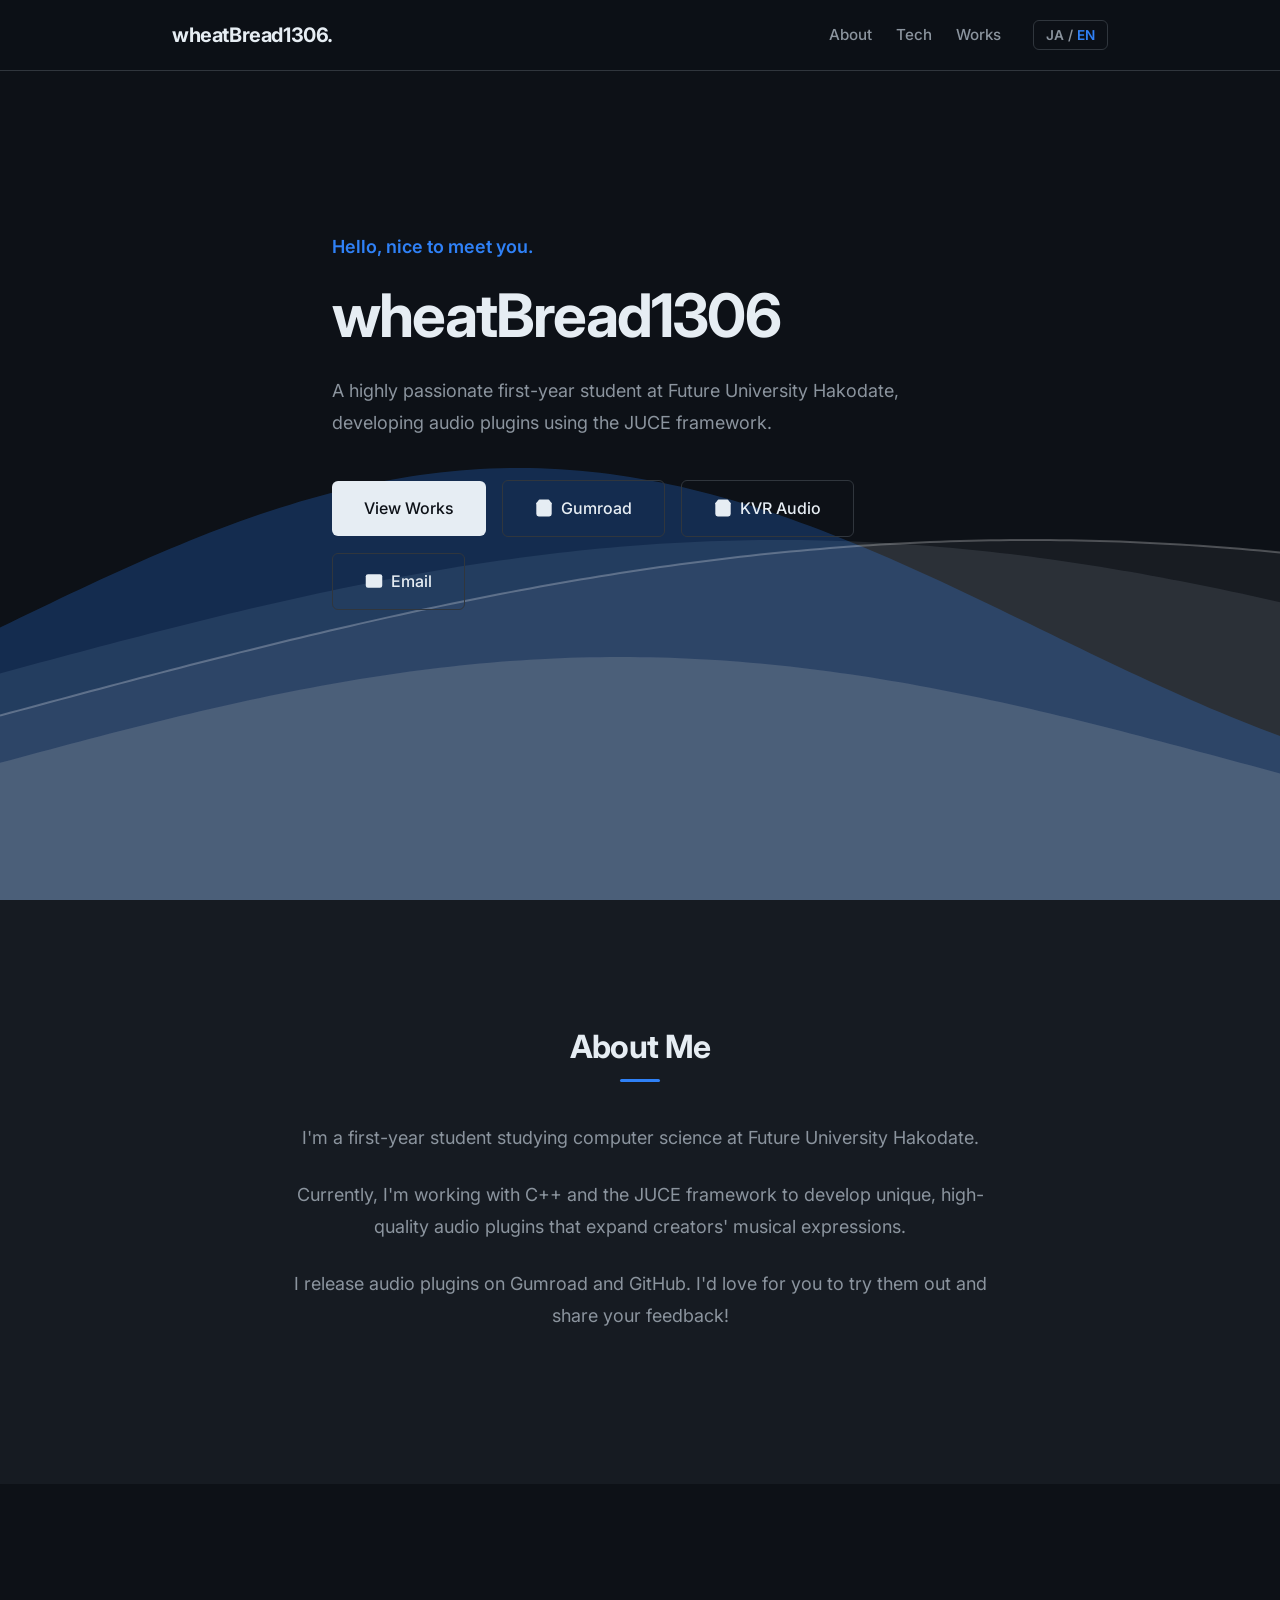
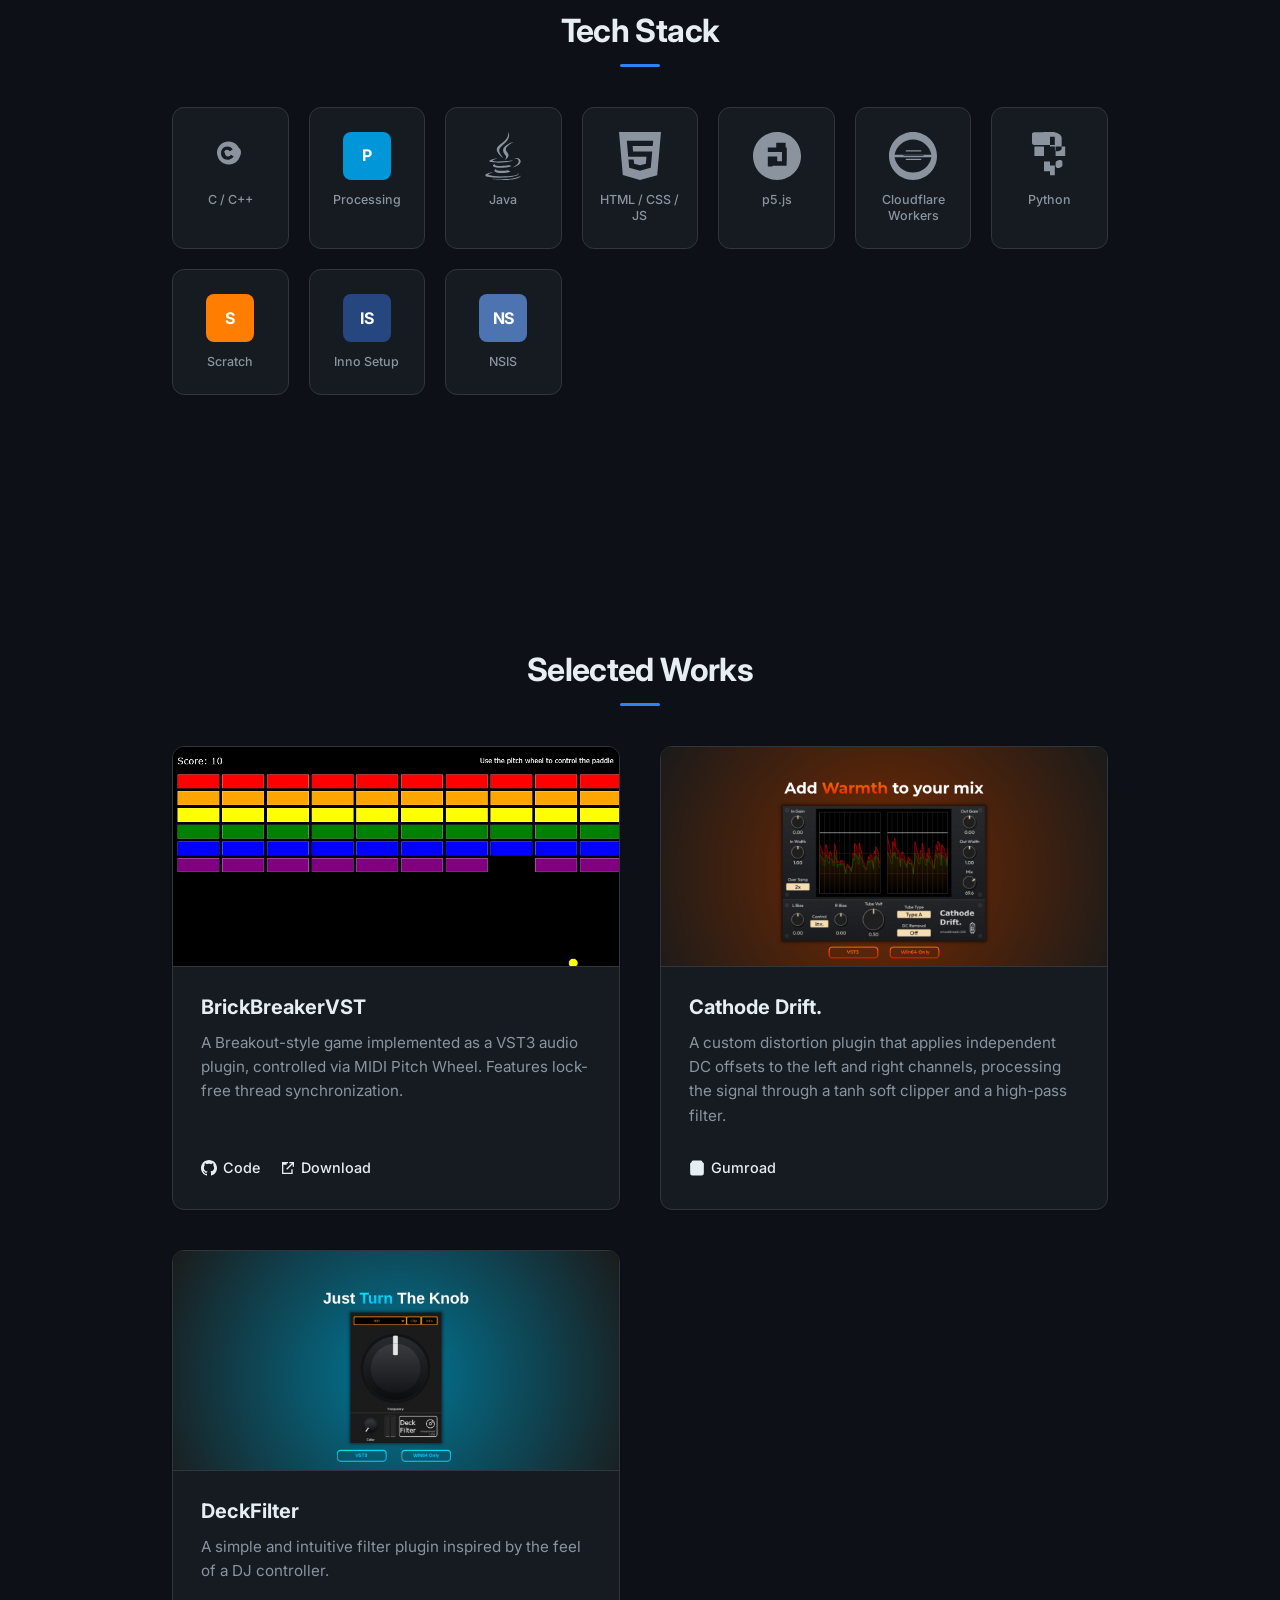
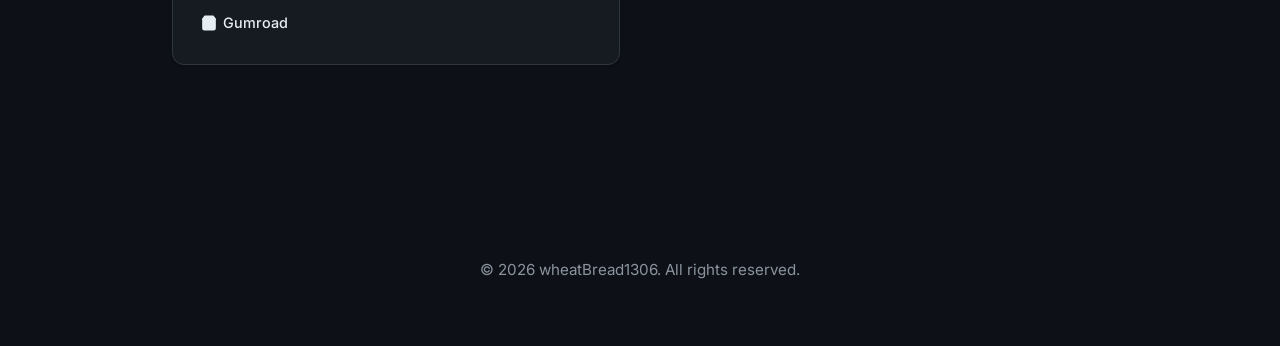
==== index.html @ db1d785d "Removed GitHub Button" ====
<!DOCTYPE html>
<html lang="en">

<head>
  <meta charset="UTF-8">
  <meta name="viewport" content="width=device-width, initial-scale=1.0">
  <title>wheatBread1306 | Audio Plugin Developer</title>
  <meta name="description" content="wheatBread1306 — Audio plugin developer. C++ / JUCE.">

  <!-- Favicon -->
  <link rel="icon" type="image/jpeg" href="assets/ICON.jpg">

  <!-- Preconnect to Google Fonts -->
  <link rel="preconnect" href="https://fonts.googleapis.com">
  <link rel="preconnect" href="https://fonts.gstatic.com" crossorigin>

  <!-- Noto Sans JP & Inter -->
  <link
    href="https://fonts.googleapis.com/css2?family=Inter:wght@400;500;600;700&family=Noto+Sans+JP:wght@400;500;700&display=swap"
    rel="stylesheet">

  <link rel="stylesheet" href="css/style.css">
</head>

<body>

  <!-- Navigation -->
  <header>
    <div class="container">
      <nav>
        <a href="#" class="logo">wheatBread1306.</a>
        <div class="nav-group">
          <div class="nav-links">
            <a href="#about" class="tl" data-ja="アバウト" data-en="About">About</a>
            <a href="#tech" class="tl" data-ja="技術" data-en="Tech">Tech</a>
            <a href="#works" class="tl" data-ja="ワークス" data-en="Works">Works</a>
          </div>
          <button class="lang-toggle" onclick="toggleLanguage()" aria-label="Toggle language">
            <span id="lang-ja">JA</span><span>/</span><span id="lang-en" class="active">EN</span>
          </button>
        </div>
      </nav>
    </div>
  </header>

  <main>
    <!-- Hero Section -->
    <section id="hero" class="hero">
      <canvas id="waveCanvas" class="wave-canvas"></canvas>
      <div class="container hero-content">
        <span class="hero-greeting tl" data-ja="はじめまして" data-en="Hello, nice to meet you.">Hello, nice to meet
          you.</span>
        <h1><a href="https://github.com/wheatBread1306" target="_blank" rel="noopener noreferrer" style="color: inherit; text-decoration: none;" class="tl" data-ja="wheatBread1306" data-en="wheatBread1306">wheatBread1306</a></h1>
        <p class="tl" data-ja="はこだて未来大学の1年生。JUCEフレームワークを用いたオーディオプラグインの開発に情熱を注いでいます。"
          data-en="A highly passionate first-year student at Future University Hakodate, developing audio plugins using the JUCE framework.">
          A highly passionate first-year student at Future University Hakodate, developing audio plugins using the JUCE
          framework.</p>
        <div class="hero-actions">
          <a href="#works" class="btn tl" data-ja="制作物を見る" data-en="View Works">View Works</a>
          <a href="https://wheatbread.gumroad.com/" target="_blank" rel="noopener noreferrer" class="btn btn-outline">
            <svg viewBox="0 0 24 24" width="18" height="18" fill="none" stroke="currentColor" stroke-width="2.5"
              stroke-linecap="round" stroke-linejoin="round">
              <path d="M6 2L3 6v14a2 2 0 0 0 2 2h14a2 2 0 0 0 2-2V6l-3-4z"></path>
              <line x1="3" y1="6" x2="21" y2="6"></line>
              <path d="M16 10a4 4 0 0 1-8 0"></path>
            </svg>
            Gumroad
          </a>
          <a href="https://www.kvraudio.com/developer/wheatbreadplugins/" target="_blank" rel="noopener noreferrer"
            class="btn btn-outline">
            <svg viewBox="0 0 24 24" width="18" height="18" fill="none" stroke="currentColor" stroke-width="2.5"
              stroke-linecap="round" stroke-linejoin="round">
              <path d="M6 2L3 6v14a2 2 0 0 0 2 2h14a2 2 0 0 0 2-2V6l-3-4z"></path>
              <line x1="3" y1="6" x2="21" y2="6"></line>
              <path d="M16 10a4 4 0 0 1-8 0"></path>
            </svg>
            KVR Audio
          </a>
          <a href="mailto:info@wheatbread.dev" class="btn btn-outline">
            <svg viewBox="0 0 24 24" width="18" height="18" fill="none" stroke="currentColor" stroke-width="2"
              stroke-linecap="round" stroke-linejoin="round">
              <path d="M4 4h16c1.1 0 2 .9 2 2v12c0 1.1-.9 2-2 2H4c-1.1 0-2-.9-2-2V6c0-1.1.9-2 2-2z"></path>
              <polyline points="22,6 12,13 2,6"></polyline>
            </svg>
            <span class="tl" data-ja="メール" data-en="Email">Email</span>
          </a>
        </div>
      </div>
    </section>

    <!-- About Section -->
    <section id="about" class="about">
      <div class="container">
        <h2 class="section-title tl" data-ja="アバウト" data-en="About Me">About Me</h2>
        <div class="about-content">
          <p class="about-text tl" data-ja="はこだて未来大学に通う1年生として、日々プログラミングと情報科学を学んでいます。"
            data-en="I'm a first-year student studying computer science at Future University Hakodate.">I'm a first-year
            student studying computer science at Future University Hakodate.</p>
          <p class="about-text tl" data-ja="現在はC++とJUCEフレームワークを使用し、オーディオプラグインの開発に取り組んでいます。"
            data-en="Currently, I'm working with C++ and the JUCE framework to develop unique, high-quality audio plugins that expand creators' musical expressions.">
            Currently, I'm working with C++ and the JUCE framework to develop unique, high-quality audio plugins that
            expand creators' musical expressions.</p>
          <p class="about-text tl" data-ja="GumroadやGitHubにてプラグインを公開しています。ぜひ使ってフィードバックをいただけると嬉しいです。"
            data-en="I release audio plugins on Gumroad and GitHub. I'd love for you to try them out and share your feedback!">
            I release audio plugins on Gumroad and GitHub. I'd love for you to try them out and share your feedback!
          </p>
        </div>
      </div>
    </section>

    <!-- Tech Stack Section -->
    <section id="tech" class="tech-stack">
      <div class="container">
        <h2 class="section-title tl" data-ja="技術スタック" data-en="Tech Stack">Tech Stack</h2>
        <div class="tech-grid">

          <!-- C -->
          <div class="tech-card">
            <div class="tech-icon">
              <svg role="img" viewBox="0 0 24 24" xmlns="http://www.w3.org/2000/svg">
                <title>C</title>
                <path
                  d="M16.5963 8.2975a6.0783 6.0783 0 0 0-1.1696-1.8004 5.7674 5.7674 0 0 0-1.8088-1.2677 5.9142 5.9142 0 0 0-2.3772-.4715 5.9117 5.9117 0 0 0-2.3757.4715 5.7705 5.7705 0 0 0-1.809 1.2677 5.9866 5.9866 0 0 0-1.1696 1.8004A5.717 5.717 0 0 0 5.5 10.5a5.717 5.717 0 0 0 .524 2.2025 5.9866 5.9866 0 0 0 1.1696 1.8005 5.7741 5.7741 0 0 0 1.809 1.2675 5.9117 5.9117 0 0 0 2.3757.4716 5.9142 5.9142 0 0 0 2.3772-.4716 5.7674 5.7674 0 0 0 1.8088-1.2675 6.0783 6.0783 0 0 0 1.1696-1.8005A5.6982 5.6982 0 0 0 17.5 10.5a5.6982 5.6982 0 0 0-.5037-2.2025zM12.247 13.5a3.0084 3.0084 0 0 1-1.5847.4267 3.1104 3.1104 0 0 1-1.2395-.248 3.0275 3.0275 0 0 1-.9918-.6875 3.1682 3.1682 0 0 1-.6577-1.0272A3.5052 3.5052 0 0 1 7.53 10.5a3.5052 3.5052 0 0 1 .2432-1.314 3.1645 3.1645 0 0 1 .6577-1.027 3.0176 3.0176 0 0 1 .9918-.6876 3.1104 3.1104 0 0 1 1.2395-.248 3.0084 3.0084 0 0 1 1.5847.4267 3.1958 3.1958 0 0 1 1.1328 1.1562l-1.4543.8398a1.6124 1.6124 0 0 0-.5664-.5835 1.5042 1.5042 0 0 0-.7968-.2134 1.5907 1.5907 0 0 0-.6255.125 1.5283 1.5283 0 0 0-.5068.354 1.6656 1.6656 0 0 0-.3413.543A2.0149 2.0149 0 0 0 9.47 10.5a2.0149 2.0149 0 0 0 .1221.7065 1.6657 1.6657 0 0 0 .3413.543 1.5319 1.5319 0 0 0 .5068.3535 1.5907 1.5907 0 0 0 .6255.125 1.5042 1.5042 0 0 0 .7968-.2134 1.5936 1.5936 0 0 0 .5664-.5835l1.4543.8398A3.1958 3.1958 0 0 1 12.247 13.5z" />
              </svg>
            </div>
            <span class="tech-label">C / C++</span>
          </div>

          <!-- Processing (placeholder initial) -->
          <div class="tech-card">
            <div class="tech-icon tech-placeholder" style="background:#0096D8;">
              <span>P</span>
            </div>
            <span class="tech-label">Processing</span>
          </div>

          <!-- Java -->
          <div class="tech-card">
            <div class="tech-icon">
              <svg role="img" viewBox="0 0 24 24" xmlns="http://www.w3.org/2000/svg">
                <title>Java</title>
                <path
                  d="M8.851 18.56s-.917.534.653.714c1.902.218 2.874.187 4.969-.211 0 0 .552.346 1.321.646-4.699 2.013-10.633-.118-6.943-1.149M8.276 15.933s-1.028.761.542.924c2.032.209 3.636.227 6.413-.308 0 0 .384.389.987.602-5.679 1.661-12.007.13-7.942-1.218M13.116 11.475c1.158 1.333-.304 2.533-.304 2.533s2.939-1.518 1.589-3.418c-1.261-1.772-2.228-2.652 3.007-5.688 0-.001-8.216 2.051-4.292 6.573M19.33 20.504s.679.559-.747.991c-2.712.822-11.288 1.069-13.669.033-.856-.373.75-.89 1.254-.998.527-.114.828-.093.828-.093-.953-.671-6.156 1.317-2.643 1.887 9.58 1.553 17.462-.7 14.977-1.82M9.292 13.21s-4.362 1.036-1.544 1.412c1.189.159 3.561.123 5.77-.062 1.806-.152 3.618-.477 3.618-.477s-.637.272-1.098.587c-4.429 1.165-12.981.623-10.522-.568 2.082-1.006 3.776-.892 3.776-.892M17.116 17.584c4.503-2.34 2.421-4.589.968-4.285-.355.074-.515.138-.515.138s.132-.207.385-.297c2.875-1.011 5.086 2.981-.928 4.562 0-.001.07-.062.09-.118M14.401 0s2.494 2.494-2.365 6.33c-3.896 3.077-.888 4.832-.001 6.836-2.274-2.053-3.943-3.858-2.824-5.539 1.644-2.469 6.197-3.665 5.19-7.627M9.734 23.924c4.322.277 10.959-.153 11.116-2.198 0 0-.302.775-3.572 1.391-3.688.694-8.239.613-10.937.168 0-.001.553.457 3.393.639" />
              </svg>
            </div>
            <span class="tech-label">Java</span>
          </div>

          <!-- HTML/CSS/JS -->
          <div class="tech-card">
            <div class="tech-icon">
              <svg role="img" viewBox="0 0 24 24" xmlns="http://www.w3.org/2000/svg">
                <title>HTML5</title>
                <path
                  d="M1.5 0h21l-1.91 21.563L11.977 24l-8.565-2.438L1.5 0zm7.031 9.75l-.232-2.718 10.059.003.23-2.622L5.412 4.41l.698 8.01h9.126l-.326 3.426-2.91.804-2.955-.81-.188-2.11H6.248l.33 4.171L12 19.351l5.379-1.443.744-8.157H8.531z" />
              </svg>
            </div>
            <span class="tech-label">HTML / CSS / JS</span>
          </div>

          <!-- p5.js -->
          <div class="tech-card">
            <div class="tech-icon">
              <svg role="img" viewBox="0 0 24 24" xmlns="http://www.w3.org/2000/svg">
                <title>p5.js</title>
                <path
                  d="M12 0C5.373 0 0 5.373 0 12s5.373 12 12 12 12-5.373 12-12S18.627 0 12 0zm-.39 5.4h4.7v2.3h-4.7V5.4zM7.4 7.7h2.4v9.5H7.4V7.7zm2.4 0h4.7v2.3h-4.7V7.7zm4.7 0h2.4v2.3h-2.4V7.7zm-7.1 2.3h2.4v2.3H7.4V10zm7.1 0h2.4v2.3h-2.4V10zm0 2.3h2.4v2.3h-2.4v-2.3zm-4.7 0h2.3v4.6H9.8v-4.6zm2.3 2.3h4.7v2.3h-4.7v-2.3z" />
              </svg>
            </div>
            <span class="tech-label">p5.js</span>
          </div>

          <!-- Cloudflare Workers -->
          <div class="tech-card">
            <div class="tech-icon">
              <svg role="img" viewBox="0 0 24 24" xmlns="http://www.w3.org/2000/svg">
                <title>Cloudflare Workers</title>
                <path
                  d="M15.868 13.38a.32.32 0 0 1 .32.315.32.32 0 0 1-.32.315H8.668a.32.32 0 0 1-.32-.315.32.32 0 0 1 .32-.315h7.2zm1.11-2.1a.32.32 0 0 1 .32.315.32.32 0 0 1-.32.315H7.557a.32.32 0 0 1-.32-.315.32.32 0 0 1 .32-.315h9.42zm-1.11-2.1a.32.32 0 0 1 .32.315.32.32 0 0 1-.32.315H8.668a.32.32 0 0 1-.32-.315.32.32 0 0 1 .32-.315h7.2zM12 0C5.372 0 0 5.372 0 12s5.372 12 12 12 12-5.372 12-12S18.628 0 12 0zm0 3.692c4.593 0 8.422 3.299 9.205 7.67H2.795C3.578 6.991 7.407 3.692 12 3.692zm0 16.616c-4.593 0-8.422-3.299-9.205-7.67h18.41c-.783 4.371-4.612 7.67-9.205 7.67z" />
              </svg>
            </div>
            <span class="tech-label">Cloudflare Workers</span>
          </div>

          <!-- Python -->
          <div class="tech-card">
            <div class="tech-icon">
              <svg role="img" viewBox="0 0 24 24" xmlns="http://www.w3.org/2000/svg">
                <title>Python</title>
                <path
                  d="M14.25.18l.9.2.73.26.59.3.45.32.34.34.25.34.16.33.1.3.04.26.02.2-.01.13V8.5l-.05.13-.13.16-.21.2-.28.2-.33.2-.36.15-.39.09-.42.04-.44-.06-.36-.17-.25-.24-.12-.3-.04-.37-.01-.38v-1.7H4.02l-.13-.03-.23-.08-.25-.13-.21-.18-.14-.23-.07-.26v-4.5l.07-.26.14-.23.21-.17.25-.13.23-.09.13-.03h4.7v-2.4l.04-.34.1-.31.18-.3.27-.26.35-.22.42-.17.47-.1.5-.04h.5l.44.06.39.12.35.18.31.24.26.31.22.36.17.42.12.49.07.55.03.62zM12 2.4v4.8h2.4V2.4H12zm0 14.4v4.8h2.4v-4.8H12zM4.2 7.2v4.8H9v-4.8H4.2zm10.6 0v4.8h4.8V7.2h-4.8zm-5.8 7.6v4.8H12v-4.8H9zm5.8 0v1.7l.01.38.04.37.12.3.25.24.36.17.44.06.42-.04.39-.09.36-.15.33-.2.28-.2.21-.2.13-.16.05-.13V15.5l.01-.38-.04-.37-.12-.3-.25-.24-.36-.17-.44-.06-.42.04-.39.09-.36.15-.33.2-.28.2-.21.2-.13.16-.05.13v1.7z" />
              </svg>
            </div>
            <span class="tech-label">Python</span>
          </div>

          <!-- Scratch (placeholder initial) -->
          <div class="tech-card">
            <div class="tech-icon tech-placeholder" style="background:#FF7D00;">
              <span>S</span>
            </div>
            <span class="tech-label">Scratch</span>
          </div>

          <!-- Inno Setup (placeholder initial) -->
          <div class="tech-card">
            <div class="tech-icon tech-placeholder" style="background:#264680;">
              <span>IS</span>
            </div>
            <span class="tech-label">Inno Setup</span>
          </div>

          <!-- NSIS (placeholder initial) -->
          <div class="tech-card">
            <div class="tech-icon tech-placeholder" style="background:#4d73b1;">
              <span>NS</span>
            </div>
            <span class="tech-label">NSIS</span>
          </div>

        </div>
      </div>
    </section>

    <!-- Works Section -->
    <section id="works">
      <div class="container">
        <h2 class="section-title tl" data-ja="ワークス" data-en="Selected Works">Selected Works</h2>

        <div class="works-grid">
          <!-- Work Card 1 -->
          <article class="card" onclick="window.location.href='works/BrickBreakerVST/index.html'"
            style="cursor: pointer;">
            <!-- Thumbnail Placeholder -->
            <img src="./assets/BrickBreakerVST.png" alt="BrickBreakerVST Thumbnail" class="card-img" width="600"
              height="400" loading="lazy">
            <div class="card-body">
              <h3 class="card-title tl" data-ja="BrickBreakerVST" data-en="BrickBreakerVST">BrickBreakerVST</h3>
              <p class="card-desc tl"
                data-ja="MIDIキーボードのピッチベンドで操作する、ブロック崩しゲームVSTプラグイン。JUCEを利用し、オーディオ処理とUI描画間のロックフリー同期を実現。"
                data-en="A Breakout-style game implemented as a VST3 audio plugin, controlled via MIDI Pitch Wheel. Features lock-free thread synchronization.">
                A Breakout-style game implemented as a VST3 audio plugin, controlled via MIDI Pitch Wheel. Features
                lock-free thread synchronization.</p>
              <div class="card-links">
                <a href="https://github.com/wheatBread1306/BrickBreakerVST" class="card-link"
                  aria-label="GitHub Repository" target="_blank" rel="noopener noreferrer"
                  onclick="event.stopPropagation()">
                  <svg viewBox="0 0 24 24">
                    <path
                      d="M12 0c-6.626 0-12 5.373-12 12 0 5.302 3.438 9.8 8.207 11.387.599.111.793-.261.793-.577v-2.234c-3.338.726-4.033-1.416-4.033-1.416-.546-1.387-1.333-1.756-1.333-1.756-1.089-.745.083-.729.083-.729 1.205.084 1.839 1.237 1.839 1.237 1.07 1.834 2.807 1.304 3.492.997.107-.775.418-1.305.762-1.604-2.665-.305-5.467-1.334-5.467-5.931 0-1.311.469-2.381 1.236-3.221-.124-.303-.535-1.524.117-3.176 0 0 1.008-.322 3.301 1.23.957-.266 1.983-.399 3.003-.404 1.02.005 2.047.138 3.006.404 2.291-1.552 3.297-1.23 3.297-1.23.653 1.653.242 2.874.118 3.176.77.84 1.235 1.911 1.235 3.221 0 4.609-2.807 5.624-5.479 5.921.43.372.823 1.102.823 2.222v3.293c0 .319.192.694.801.576 4.765-1.589 8.199-6.086 8.199-11.386 0-6.627-5.373-12-12-12z" />
                  </svg>
                  <span class="tl" data-ja="コード" data-en="Code">Code</span>
                </a>
                <a href="https://github.com/wheatBread1306/BrickBreakerVST/releases" class="card-link"
                  aria-label="Releases" target="_blank" rel="noopener noreferrer" onclick="event.stopPropagation()">
                  <svg viewBox="0 0 24 24">
                    <path
                      d="M14 3h7v7h-2V6.41l-8.29 8.3-1.42-1.42L17.59 5H14V3zM5 5h5v2H5v12h12v-5h2v7H3V3h9v2H5v14z" />
                  </svg>
                  <span class="tl" data-ja="ダウンロード" data-en="Download">Download</span>
                </a>
              </div>
            </div>
          </article>

          <!-- Work Card 2 -->
          <article class="card" onclick="window.location.href='works/CathodeDrift/index.html'" style="cursor: pointer;">
            <img src="./assets/Cathode_Drift.png" alt="Cathode Drift Thumbnail" class="card-img" width="600"
              height="400" loading="lazy">
            <div class="card-body">
              <h3 class="card-title tl" data-ja="Cathode Drift." data-en="Cathode Drift.">Cathode Drift</h3>
              <p class="card-desc tl" data-ja="左右のチャンネルに独立したDCオフセットを適用したディストーションプラグイン。"
                data-en="A custom distortion plugin that applies independent DC offsets to the left and right channels, processing the signal through a tanh soft clipper and a high-pass filter.">
                A custom distortion plugin that applies independent DC offsets to the left and right channels,
                processing the signal through a clipper.</p>
              <div class="card-links">
                <a href="https://wheatbread.gumroad.com/l/cathode_drift" class="card-link" aria-label="Gumroad"
                  target="_blank" rel="noopener noreferrer" onclick="event.stopPropagation()">
                  <svg viewBox="0 0 24 24" fill="none" stroke="currentColor" stroke-width="2.5" stroke-linecap="round"
                    stroke-linejoin="round">
                    <path d="M6 2L3 6v14a2 2 0 0 0 2 2h14a2 2 0 0 0 2-2V6l-3-4z"></path>
                    <line x1="3" y1="6" x2="21" y2="6"></line>
                    <path d="M16 10a4 4 0 0 1-8 0"></path>
                  </svg>
                  <span class="tl" data-ja="Gumroad" data-en="Gumroad">Gumroad</span>
                </a>
              </div>
            </div>
          </article>

          <!-- Work Card 3 -->
          <article class="card" onclick="window.location.href='works/DeckFilter/index.html'" style="cursor: pointer;">
            <img src="./assets/DeckFilter.png" alt="DeckFilter Thumbnail" class="card-img" width="600" height="400"
              loading="lazy">
            <div class="card-body">
              <h3 class="card-title tl" data-ja="DeckFilter" data-en="DeckFilter">DeckFilter</h3>
              <p class="card-desc tl" data-ja="DJコントローラーの操作感にインスパイアされた、シンプルで直感的なフィルタープラグイン。"
                data-en="A simple and intuitive filter plugin inspired by the feel of a DJ controller.">
                A simple and intuitive filter plugin inspired by the feel of a DJ controller.</p>
              <div class="card-links">
                <a href="https://wheatbread.gumroad.com/l/deck_filter" class="card-link" aria-label="Gumroad"
                  target="_blank" rel="noopener noreferrer" onclick="event.stopPropagation()">
                  <svg viewBox="0 0 24 24" fill="none" stroke="currentColor" stroke-width="2.5" stroke-linecap="round"
                    stroke-linejoin="round">
                    <path d="M6 2L3 6v14a2 2 0 0 0 2 2h14a2 2 0 0 0 2-2V6l-3-4z"></path>
                    <line x1="3" y1="6" x2="21" y2="6"></line>
                    <path d="M16 10a4 4 0 0 1-8 0"></path>
                  </svg>
                  <span class="tl" data-ja="Gumroad" data-en="Gumroad">Gumroad</span>
                </a>
              </div>
            </div>
          </article>
        </div>
      </div>
    </section>

  </main>

  <!-- Footer -->
  <footer>
    <div class="container">
      <p>&copy; 2026 wheatBread1306. All rights reserved.</p>
    </div>
  </footer>

  <!-- Language Toggle Script -->
  <script src="js/script.js"></script>
</body>

</html>
---- css/style.css ----
:root {
  /* Color Palette */
  --bg-color: #0d1117;
  --text-main: #e6edf3;
  --text-muted: #8b949e;
  --accent: #2f81f7; /* Primary Accent Blue */
  --accent-hover: #58a6ff;
  --card-bg: #161b22;
  --border-color: #30363d;
  
  /* Utilities */
  --transition: all 0.3s ease;
  --header-height: 70px;
}

* {
  box-sizing: border-box;
  margin: 0;
  padding: 0;
}

body {
  font-family: 'Inter', 'Noto Sans JP', sans-serif;
  color: var(--text-main);
  background-color: var(--bg-color);
  line-height: 1.7;
  -webkit-font-smoothing: antialiased;
  -moz-osx-font-smoothing: grayscale;
}

html {
  scroll-behavior: smooth;
}

/* Container */
.container {
  max-width: 1000px;
  margin: 0 auto;
  padding: 0 2rem;
}

/* Typography */
h1, h2, h3 {
  font-weight: 700;
  line-height: 1.2;
  color: var(--text-main);
}

/* Navigation */
header {
  position: fixed;
  top: 0;
  left: 0;
  width: 100%;
  background: rgba(13, 17, 23, 0.85);
  backdrop-filter: blur(10px);
  border-bottom: 1px solid var(--border-color);
  z-index: 1000;
}

nav {
  display: flex;
  justify-content: space-between;
  align-items: center;
  height: var(--header-height);
}

.logo {
  font-size: 1.25rem;
  font-weight: 700;
  text-decoration: none;
  color: var(--text-main);
  letter-spacing: -0.02em;
  transition: var(--transition);
}

.logo:hover {
  color: var(--accent);
}

.nav-group {
  display: flex;
  align-items: center;
  gap: 2rem;
}

.nav-links {
  display: flex;
  gap: 1.5rem;
}

.nav-links a {
  text-decoration: none;
  color: var(--text-muted);
  font-weight: 500;
  font-size: 0.95rem;
  transition: var(--transition);
}

.nav-links a:hover {
  color: var(--accent);
}

.lang-toggle {
  background: transparent;
  border: 1px solid var(--border-color);
  padding: 0.35rem 0.75rem;
  border-radius: 6px;
  cursor: pointer;
  font-family: inherit;
  font-weight: 600;
  font-size: 0.85rem;
  color: var(--text-muted);
  transition: var(--transition);
  display: flex;
  align-items: center;
  gap: 0.25rem;
}

.lang-toggle:hover {
  border-color: var(--text-main);
}

.lang-toggle .active {
  color: var(--accent);
}

/* Sections */
section {
  padding: 8rem 0;
}

.section-title {
  font-size: 2rem;
  margin-bottom: 3.5rem;
  text-align: center;
  position: relative;
  letter-spacing: -0.02em;
}

.section-title::after {
  content: '';
  position: absolute;
  bottom: -1rem;
  left: 50%;
  transform: translateX(-50%);
  width: 40px;
  height: 3px;
  background-color: var(--accent);
  border-radius: 2px;
}

/* Hero */
.hero {
  min-height: 100vh;
  display: flex;
  align-items: center;
  padding-top: var(--header-height);
  position: relative;
  overflow: hidden;
}

.wave-canvas {
  position: absolute;
  top: 0;
  left: 0;
  width: 100%;
  height: 100%;
  z-index: 0;
  pointer-events: none;
}

.hero-content {
  max-width: 680px;
  position: relative;
  z-index: 1;
}

.hero-greeting {
  color: var(--accent);
  font-weight: 600;
  margin-bottom: 1rem;
  font-size: 1.125rem;
  display: block;
}

.hero h1 {
  font-size: 3.75rem;
  margin-bottom: 1.5rem;
  letter-spacing: -0.03em;
}

.hero p {
  color: var(--text-muted);
  font-size: 1.125rem;
  margin-bottom: 2.5rem;
  line-height: 1.8;
}

.btn {
  display: inline-flex;
  align-items: center;
  justify-content: center;
  padding: 0.875rem 2rem;
  background-color: var(--text-main);
  color: var(--bg-color);
  text-decoration: none;
  border-radius: 6px;
  font-weight: 500;
  transition: var(--transition);
  font-size: 1rem;
}

.btn:hover {
  background-color: var(--accent);
  transform: translateY(-2px);
  box-shadow: 0 4px 12px rgba(37, 99, 235, 0.2);
}

.hero-actions {
  display: flex;
  gap: 1rem;
  align-items: center;
  flex-wrap: wrap;
}

.btn-outline {
  background-color: transparent;
  color: var(--text-main);
  border: 1px solid var(--border-color);
  display: inline-flex;
  gap: 0.5rem;
}

.btn-outline svg {
  fill: currentColor;
}

.btn-outline:hover {
  background-color: var(--border-color);
  transform: translateY(-2px);
  box-shadow: 0 4px 12px rgba(0, 0, 0, 0.05);
}

/* About Section */
.about {
  background-color: var(--card-bg);
}
.about-content {
  max-width: 700px;
  margin: 0 auto;
  text-align: center;
}

.about-text {
  color: var(--text-muted);
  font-size: 1.125rem;
  margin-bottom: 1.5rem;
  line-height: 1.8;
}

/* Tech Stack Section */
.tech-stack {
  background-color: var(--bg-color);
}

.tech-grid {
  display: grid;
  grid-template-columns: repeat(auto-fit, minmax(100px, 1fr));
  gap: 1.25rem;
}

.tech-card {
  display: flex;
  flex-direction: column;
  align-items: center;
  gap: 0.75rem;
  padding: 1.5rem 1rem;
  background: var(--card-bg);
  border: 1px solid var(--border-color);
  border-radius: 12px;
  cursor: default;
  transition: var(--transition);
}

.tech-card:hover {
  border-color: var(--accent);
  box-shadow: 0 0 18px rgba(47, 129, 247, 0.2);
  transform: translateY(-4px);
}

.tech-icon {
  width: 48px;
  height: 48px;
  display: flex;
  align-items: center;
  justify-content: center;
}

.tech-icon svg {
  width: 100%;
  height: 100%;
  fill: var(--text-muted);
  transition: fill 0.3s ease;
}

.tech-card:hover .tech-icon svg {
  fill: var(--accent-hover);
}

.tech-placeholder {
  width: 48px;
  height: 48px;
  border-radius: 8px;
  display: flex;
  align-items: center;
  justify-content: center;
  font-weight: 700;
  font-size: 1rem;
  color: #fff;
  letter-spacing: -0.02em;
  transition: opacity 0.3s ease;
  flex-shrink: 0;
}

.tech-card:hover .tech-placeholder {
  opacity: 0.85;
}

.tech-label {
  font-size: 0.78rem;
  font-weight: 500;
  color: var(--text-muted);
  text-align: center;
  line-height: 1.3;
  transition: color 0.3s ease;
}

.tech-card:hover .tech-label {
  color: var(--text-main);
}

/* Works Section */
.works-grid {
  display: grid;
  grid-template-columns: repeat(auto-fill, minmax(300px, 1fr));
  gap: 2.5rem;
}

.card {
  background: var(--card-bg);
  border: 1px solid var(--border-color);
  border-radius: 12px;
  overflow: hidden;
  transition: var(--transition);
  display: flex;
  flex-direction: column;
  box-shadow: 0 1px 3px rgba(0,0,0,0.05);
}

.card:hover {
  box-shadow: 0 20px 25px -5px rgba(0,0,0,0.05), 0 10px 10px -5px rgba(0,0,0,0.02);
  transform: translateY(-4px);
  border-color: transparent;
}

.card-img {
  width: 100%;
  height: 220px;
  object-fit: cover;
  object-position: top;
  background-color: var(--bg-color);
  border-bottom: 1px solid var(--border-color);
}

.card-body {
  padding: 1.75rem;
  display: flex;
  flex-direction: column;
  flex-grow: 1;
}

.card-title {
  font-size: 1.25rem;
  margin-bottom: 0.75rem;
}

.card-desc {
  color: var(--text-muted);
  font-size: 0.95rem;
  margin-bottom: 1.75rem;
  flex-grow: 1;
  line-height: 1.6;
}

.card-links {
  display: flex;
  gap: 1.25rem;
}

.card-link {
  font-size: 0.9rem;
  color: var(--text-main);
  text-decoration: none;
  font-weight: 500;
  display: flex;
  align-items: center;
  gap: 0.35rem;
  transition: var(--transition);
}

.card-link svg {
  width: 16px;
  height: 16px;
  fill: currentColor;
}

.card-link:hover {
  color: var(--accent);
}

/* Footer */
footer {
  text-align: center;
  padding: 4rem 0;
  color: var(--text-muted);
  font-size: 0.95rem;
}

/* Responsive adjustments */
@media (max-width: 768px) {
  .hero h1 {
    font-size: 2.5rem;
  }
  section {
    padding: 5rem 0;
  }
  .nav-group {
    gap: 1rem;
  }
  .nav-links {
    display: none;
  }
  .container {
    padding: 0 1.5rem;
  }
}
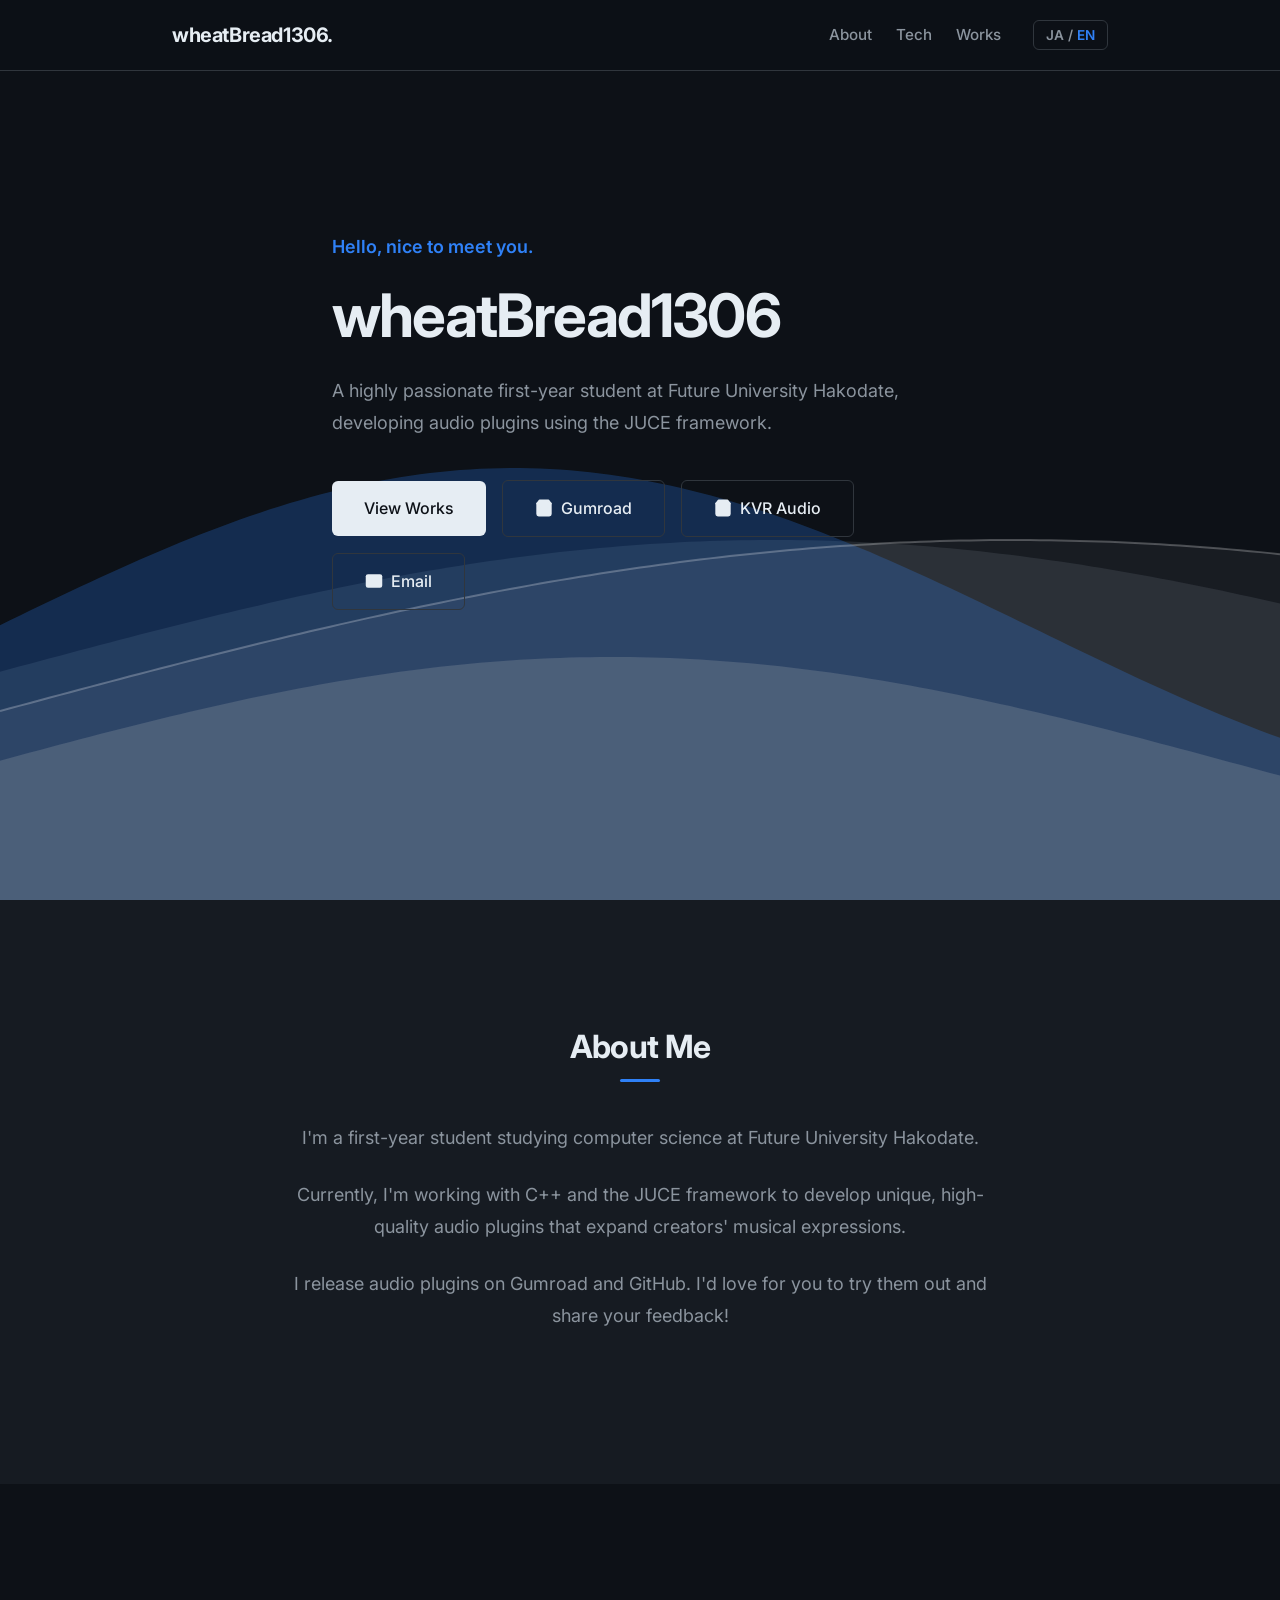
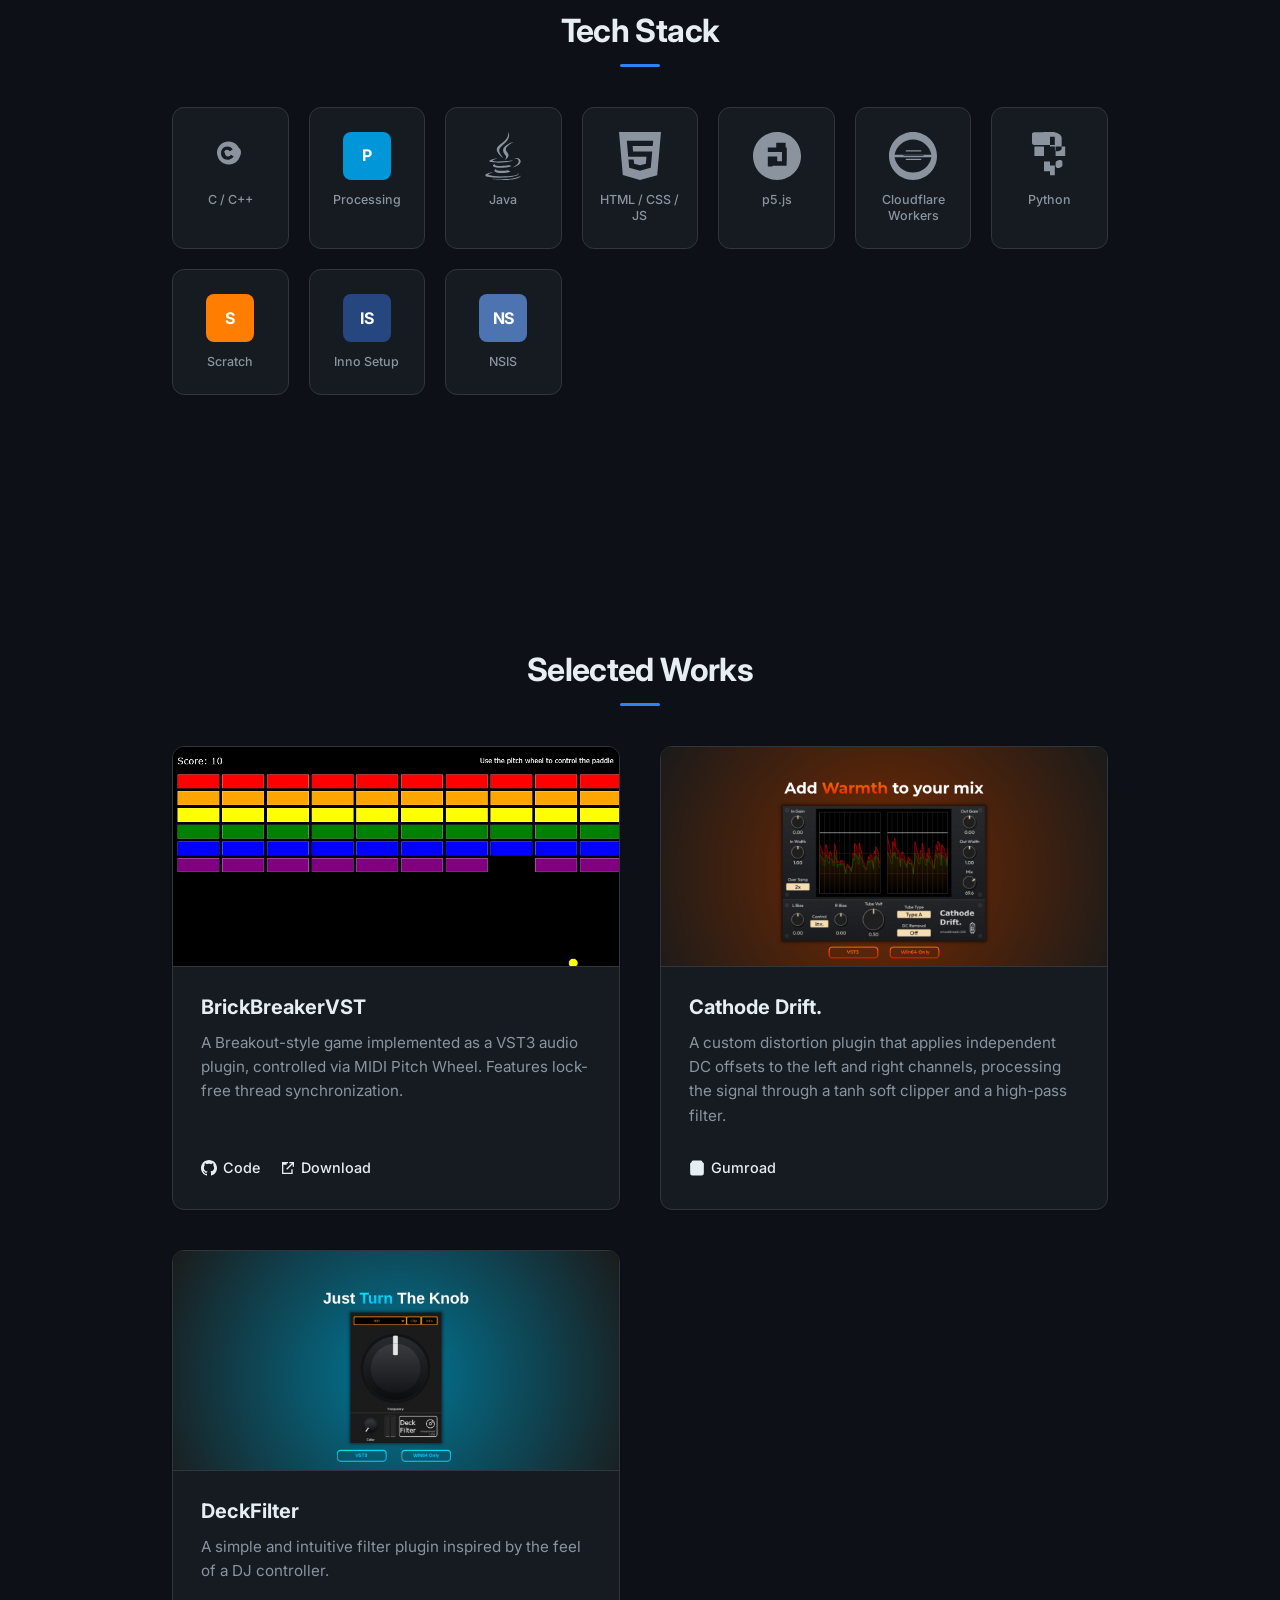
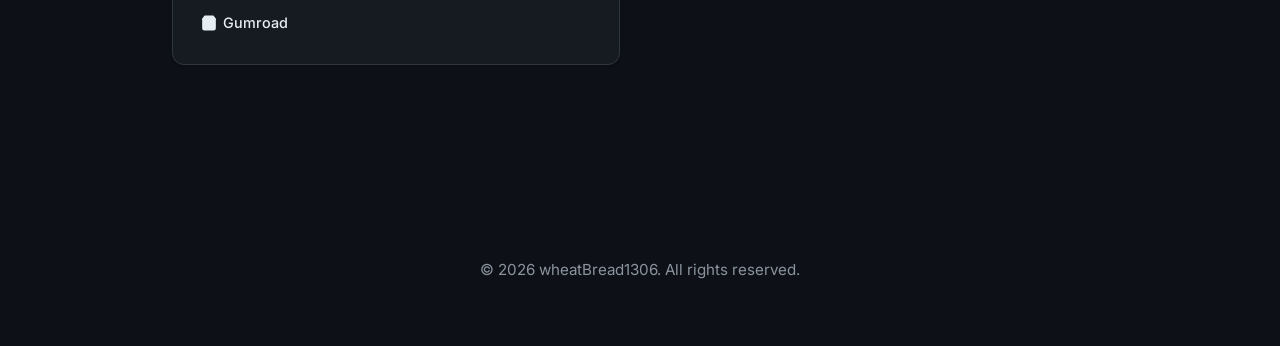
==== commit 1227b606: "changed hero section username behabior" ====
--- a/index.html
+++ b/index.html
@@ -50,7 +50,7 @@
       <div class="container hero-content">
         <span class="hero-greeting tl" data-ja="はじめまして" data-en="Hello, nice to meet you.">Hello, nice to meet
           you.</span>
-        <h1><a href="https://github.com/wheatBread1306" target="_blank" rel="noopener noreferrer" style="color: inherit; text-decoration: none;" class="tl" data-ja="wheatBread1306" data-en="wheatBread1306">wheatBread1306</a></h1>
+        <h1><a href="https://github.com/wheatBread1306" target="_blank" rel="noopener noreferrer" class="title-underline tl" data-ja="wheatBread1306" data-en="wheatBread1306">wheatBread1306</a></h1>
         <p class="tl" data-ja="はこだて未来大学の1年生。JUCEフレームワークを用いたオーディオプラグインの開発に情熱を注いでいます。"
           data-en="A highly passionate first-year student at Future University Hakodate, developing audio plugins using the JUCE framework.">
           A highly passionate first-year student at Future University Hakodate, developing audio plugins using the JUCE
--- a/css/style.css
+++ b/css/style.css
@@ -188,6 +188,35 @@
   font-size: 3.75rem;
   margin-bottom: 1.5rem;
   letter-spacing: -0.03em;
+}
+
+.title-underline {
+  color: var(--text-main);
+  cursor: pointer;
+  position: relative;
+  display: inline-block;
+  text-decoration: none;
+  transition: color 0.3s;
+}
+
+.title-underline::after {
+  content: '';
+  position: absolute;
+  bottom: -4px;
+  left: 0;
+  width: 0;
+  height: 3px;
+  background: var(--accent);
+  transition: width 0.3s ease;
+  border-radius: 2px;
+}
+
+.title-underline:hover {
+  color: var(--accent);
+}
+
+.title-underline:hover::after {
+  width: 100%;
 }
 
 .hero p {
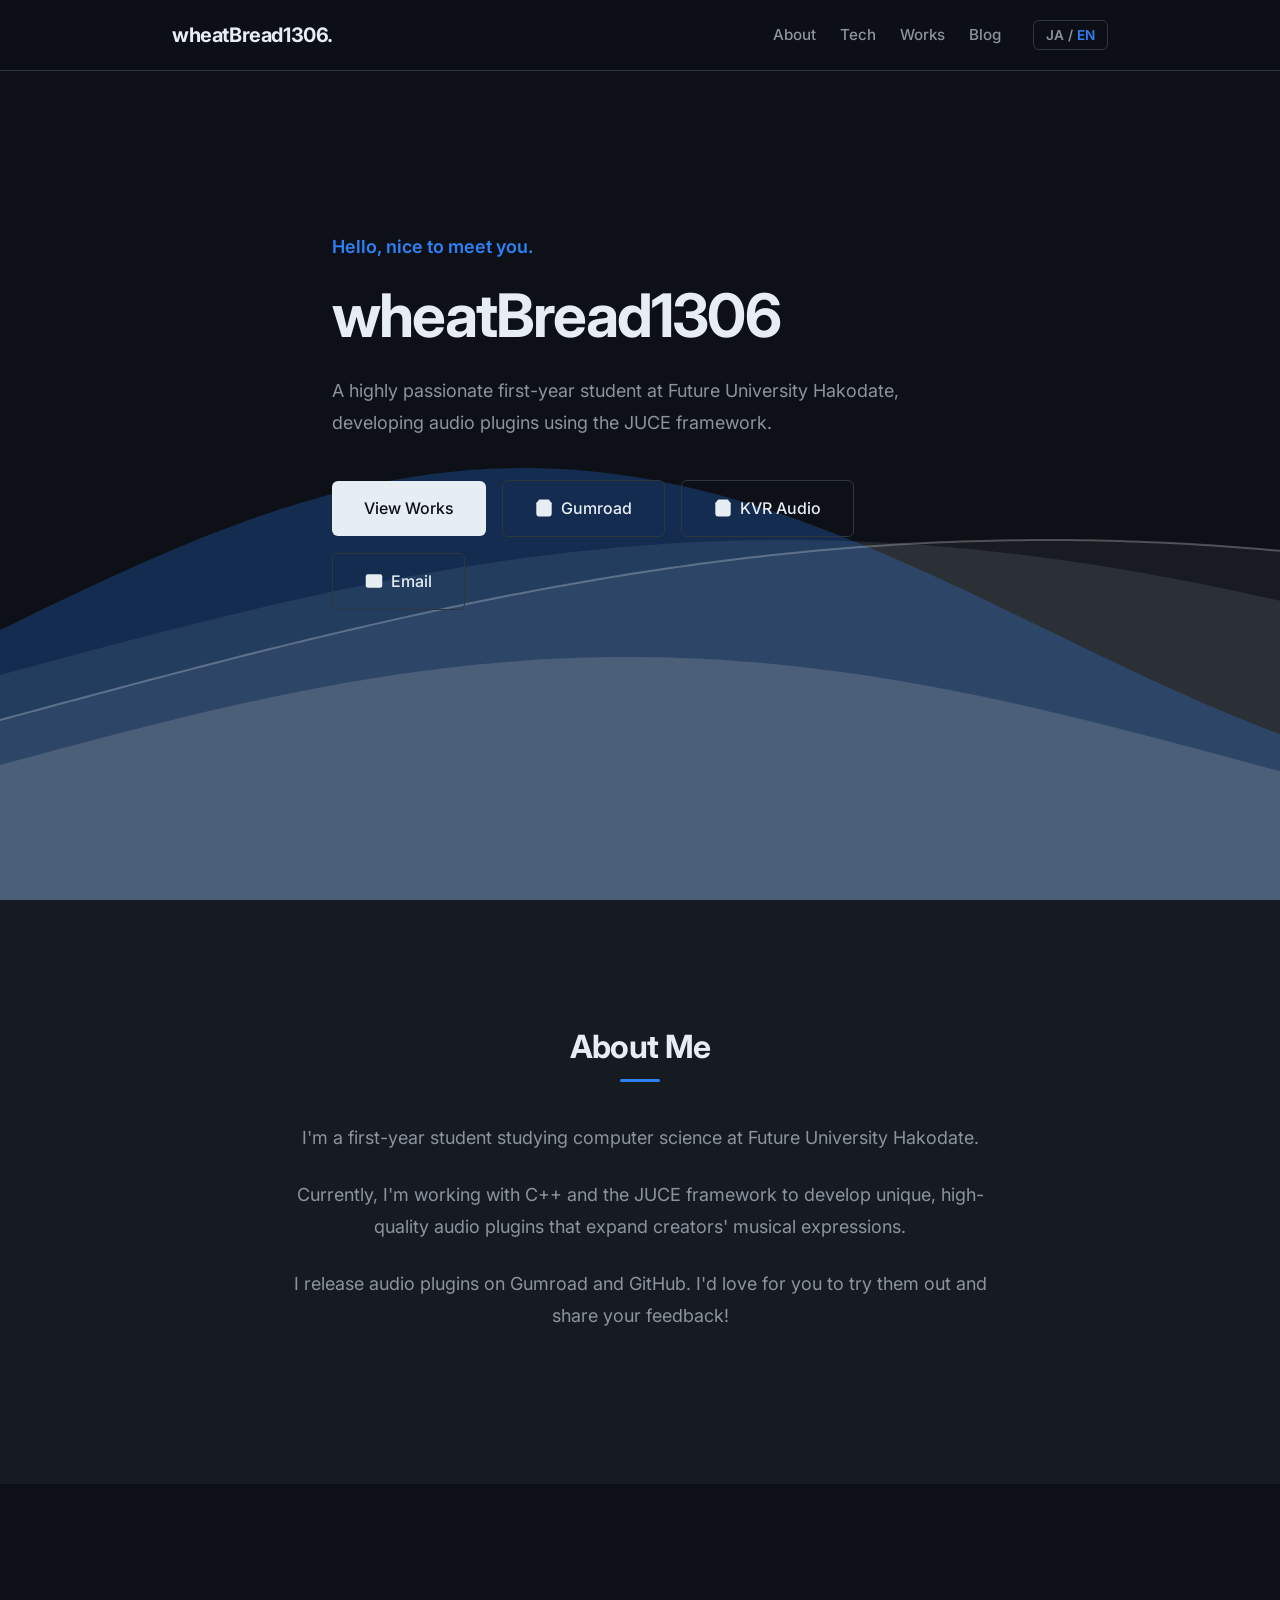
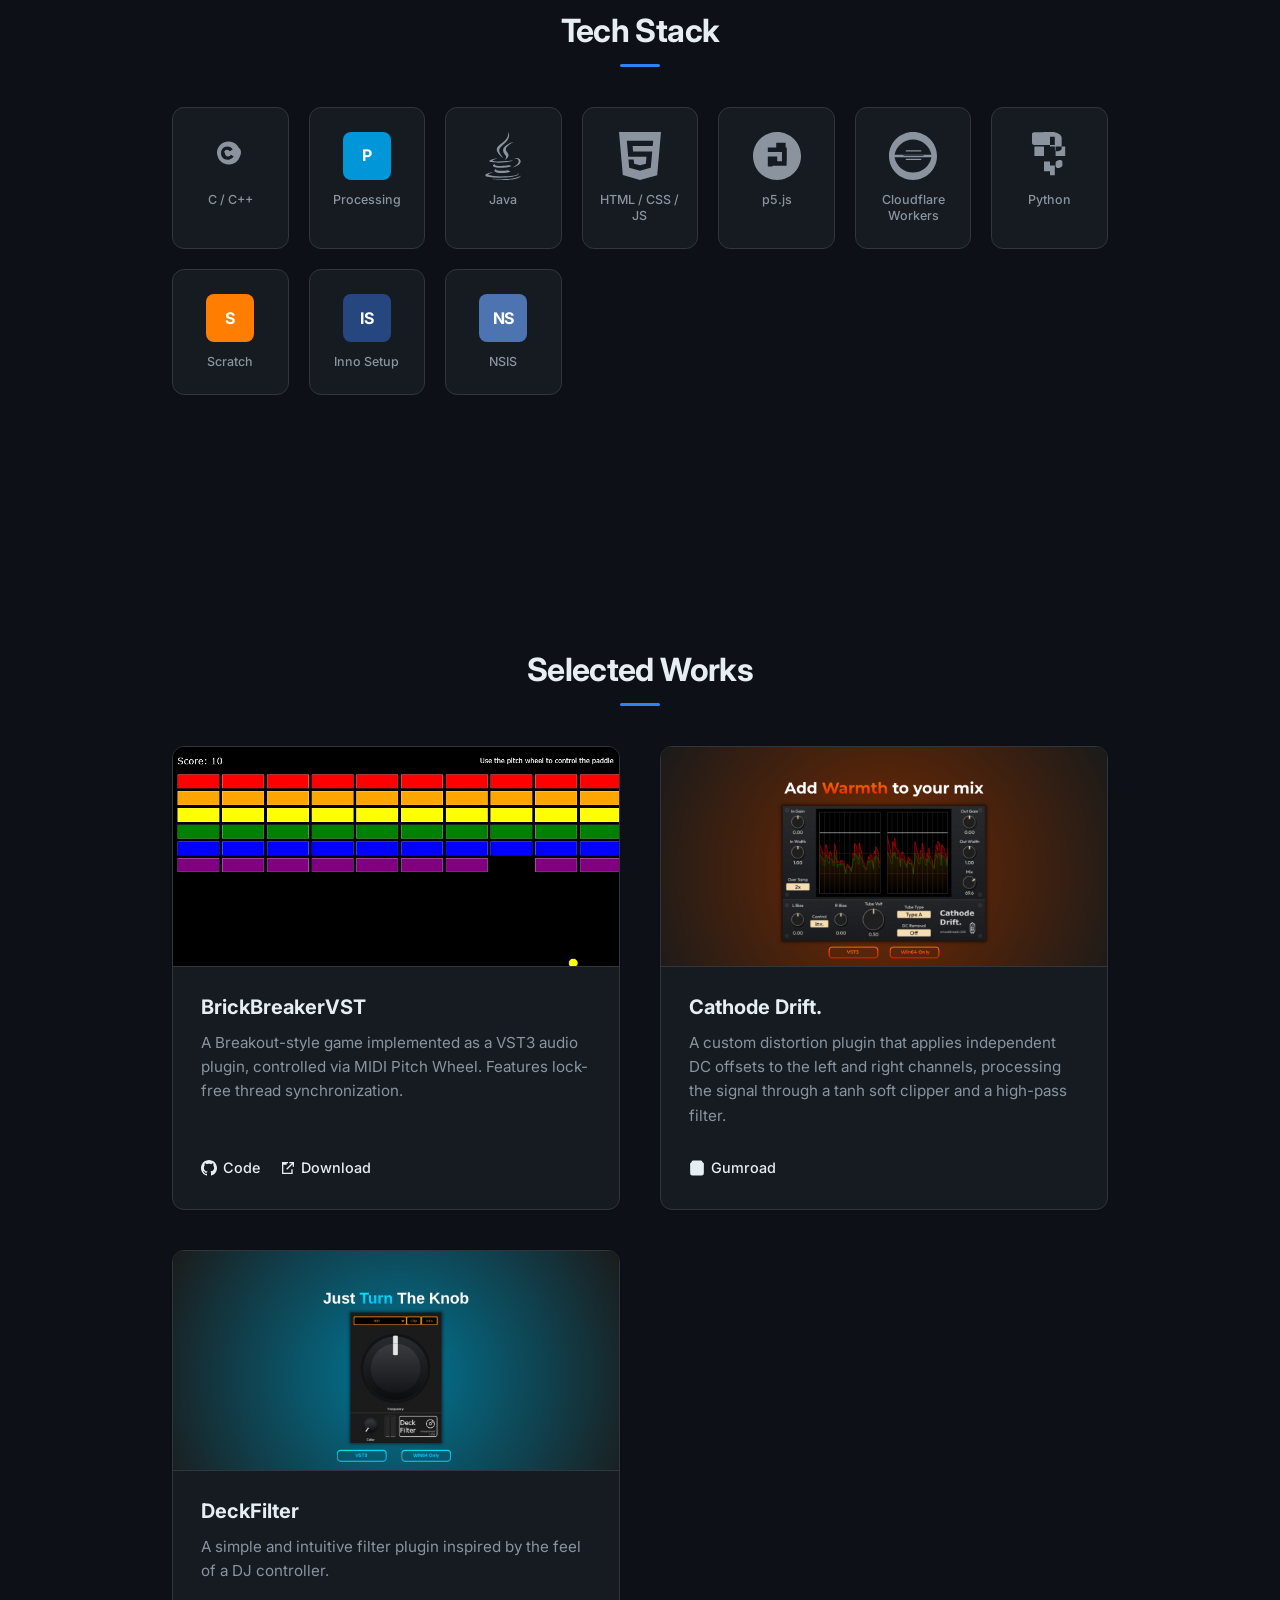
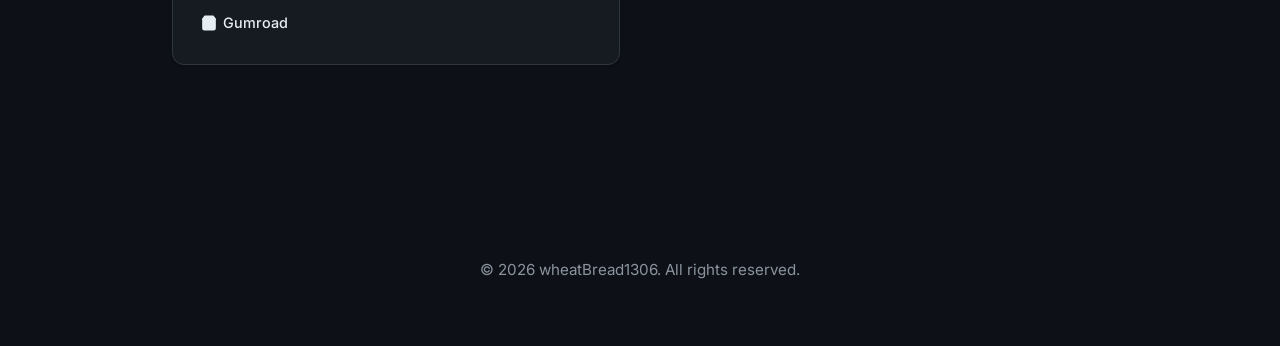
==== commit f9556afc: "Added "Blog" to Navigation" ====
--- a/index.html
+++ b/index.html
@@ -34,6 +34,7 @@
             <a href="#about" class="tl" data-ja="アバウト" data-en="About">About</a>
             <a href="#tech" class="tl" data-ja="技術" data-en="Tech">Tech</a>
             <a href="#works" class="tl" data-ja="ワークス" data-en="Works">Works</a>
+            <a href="blog/" class="tl" data-ja="ブログ" data-en="Blog">Blog</a>
           </div>
           <button class="lang-toggle" onclick="toggleLanguage()" aria-label="Toggle language">
             <span id="lang-ja">JA</span><span>/</span><span id="lang-en" class="active">EN</span>
@@ -50,7 +51,8 @@
       <div class="container hero-content">
         <span class="hero-greeting tl" data-ja="はじめまして" data-en="Hello, nice to meet you.">Hello, nice to meet
           you.</span>
-        <h1><a href="https://github.com/wheatBread1306" target="_blank" rel="noopener noreferrer" class="title-underline tl" data-ja="wheatBread1306" data-en="wheatBread1306">wheatBread1306</a></h1>
+        <h1><a href="https://github.com/wheatBread1306" target="_blank" rel="noopener noreferrer"
+            class="title-underline tl" data-ja="wheatBread1306" data-en="wheatBread1306">wheatBread1306</a></h1>
         <p class="tl" data-ja="はこだて未来大学の1年生。JUCEフレームワークを用いたオーディオプラグインの開発に情熱を注いでいます。"
           data-en="A highly passionate first-year student at Future University Hakodate, developing audio plugins using the JUCE framework.">
           A highly passionate first-year student at Future University Hakodate, developing audio plugins using the JUCE
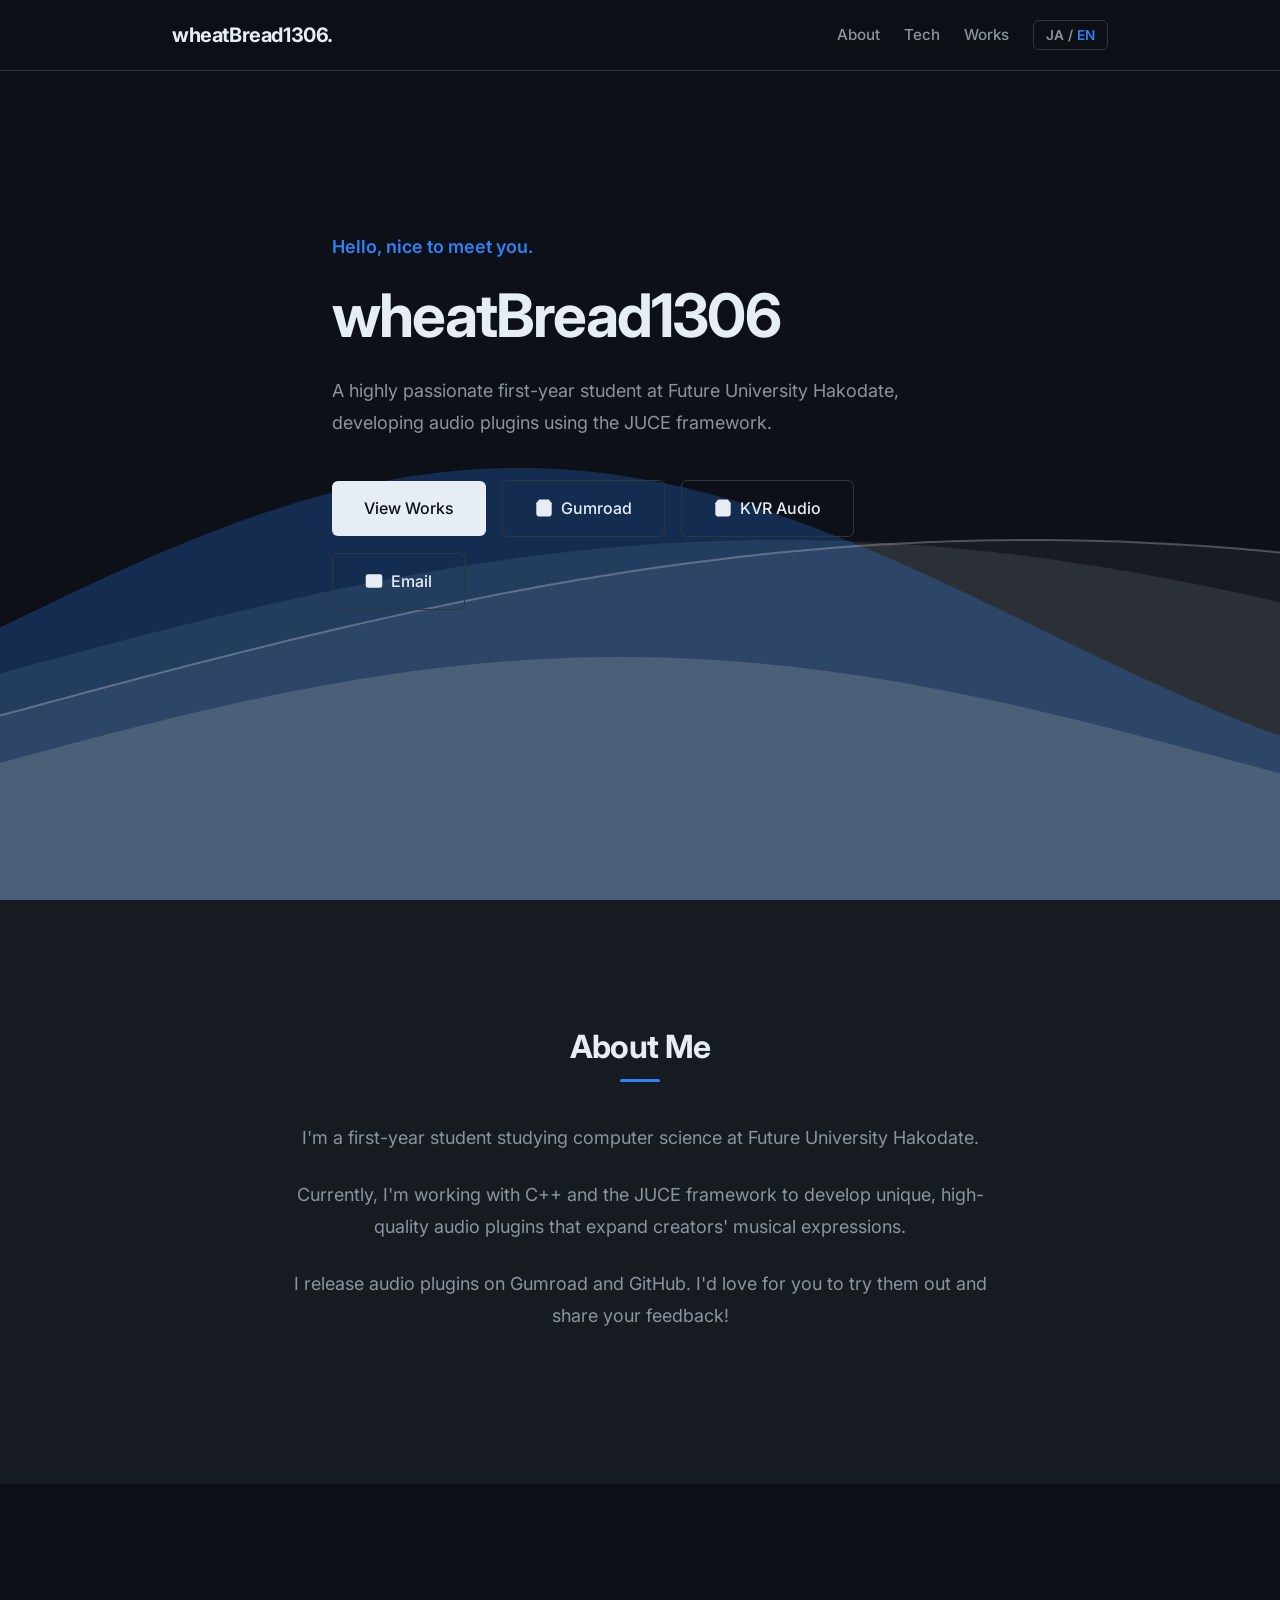
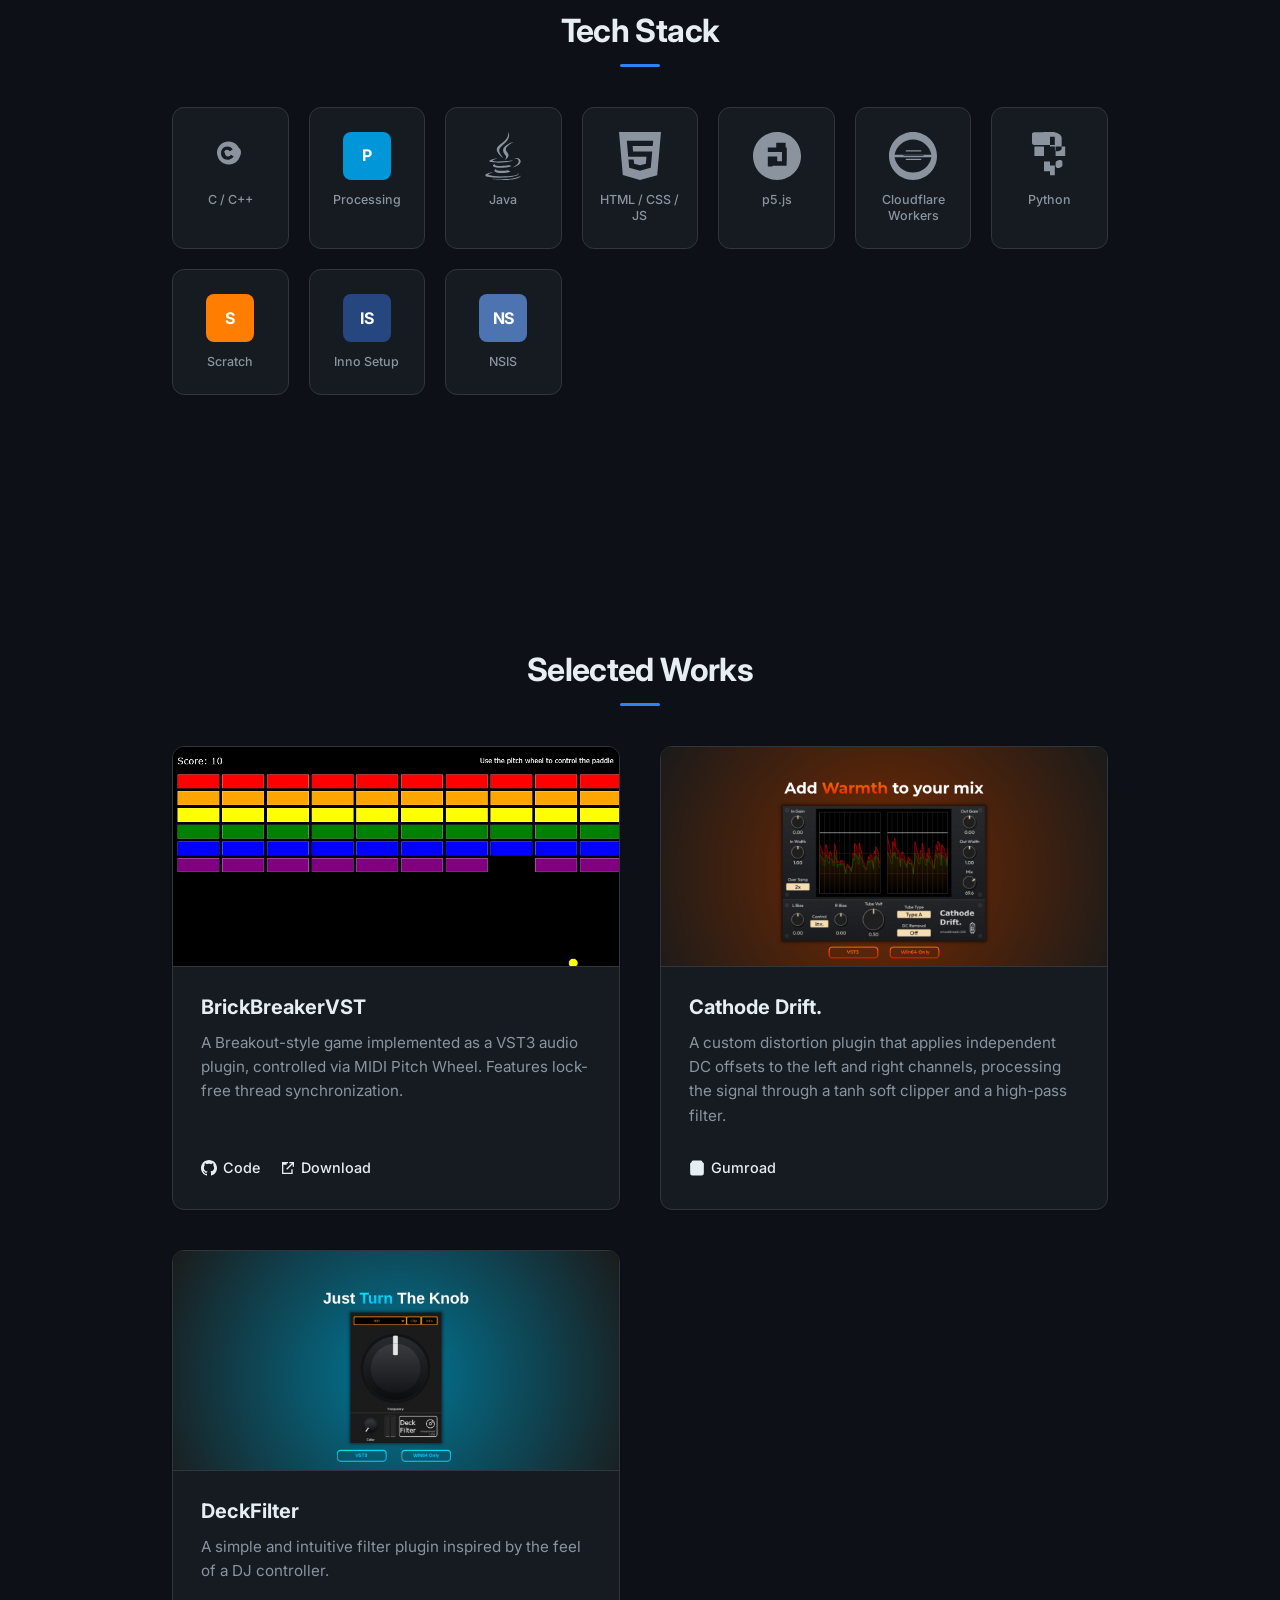
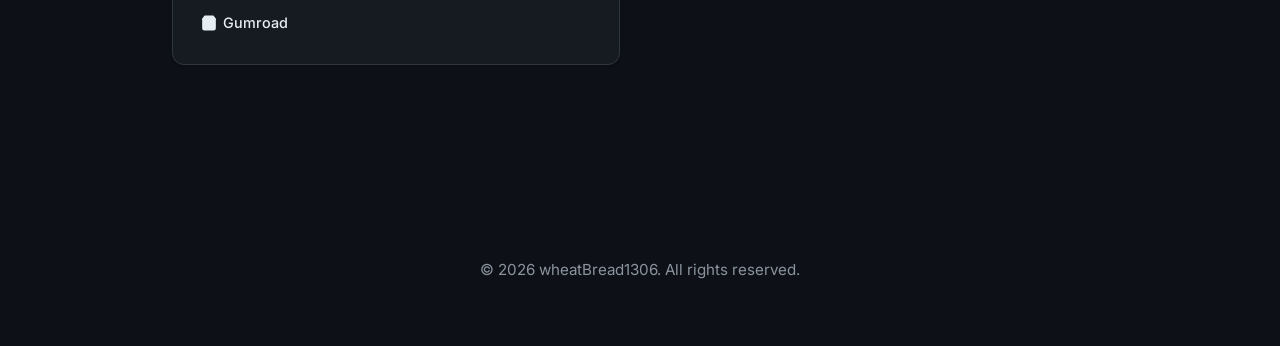
==== commit d917aea5: "Added "≡" button for Media" ====
--- a/index.html
+++ b/index.html
@@ -30,15 +30,21 @@
       <nav>
         <a href="#" class="logo">wheatBread1306.</a>
         <div class="nav-group">
-          <div class="nav-links">
-            <a href="#about" class="tl" data-ja="アバウト" data-en="About">About</a>
-            <a href="#tech" class="tl" data-ja="技術" data-en="Tech">Tech</a>
-            <a href="#works" class="tl" data-ja="ワークス" data-en="Works">Works</a>
-            <a href="blog/" class="tl" data-ja="ブログ" data-en="Blog">Blog</a>
-          </div>
-          <button class="lang-toggle" onclick="toggleLanguage()" aria-label="Toggle language">
-            <span id="lang-ja">JA</span><span>/</span><span id="lang-en" class="active">EN</span>
+          <button class="menu-toggle" type="button" aria-label="Toggle menu" aria-controls="nav-menu" aria-expanded="false">
+            <span class="bar"></span>
+            <span class="bar"></span>
+            <span class="bar"></span>
           </button>
+          <div class="nav-menu" id="nav-menu">
+            <div class="nav-links">
+              <a href="#about" class="tl" data-ja="アバウト" data-en="About">About</a>
+              <a href="#tech" class="tl" data-ja="技術" data-en="Tech">Tech</a>
+              <a href="#works" class="tl" data-ja="ワークス" data-en="Works">Works</a>
+            </div>
+            <button class="lang-toggle" onclick="toggleLanguage()" aria-label="Toggle language">
+              <span id="lang-ja">JA</span><span>/</span><span id="lang-en" class="active">EN</span>
+            </button>
+          </div>
         </div>
       </nav>
     </div>
@@ -51,8 +57,7 @@
       <div class="container hero-content">
         <span class="hero-greeting tl" data-ja="はじめまして" data-en="Hello, nice to meet you.">Hello, nice to meet
           you.</span>
-        <h1><a href="https://github.com/wheatBread1306" target="_blank" rel="noopener noreferrer"
-            class="title-underline tl" data-ja="wheatBread1306" data-en="wheatBread1306">wheatBread1306</a></h1>
+        <h1><a href="https://github.com/wheatBread1306" target="_blank" rel="noopener noreferrer" class="title-underline tl" data-ja="wheatBread1306" data-en="wheatBread1306">wheatBread1306</a></h1>
         <p class="tl" data-ja="はこだて未来大学の1年生。JUCEフレームワークを用いたオーディオプラグインの開発に情熱を注いでいます。"
           data-en="A highly passionate first-year student at Future University Hakodate, developing audio plugins using the JUCE framework.">
           A highly passionate first-year student at Future University Hakodate, developing audio plugins using the JUCE
--- a/css/style.css
+++ b/css/style.css
@@ -84,6 +84,70 @@
   gap: 2rem;
 }
 
+.menu-toggle {
+  display: none;
+  width: 40px;
+  height: 40px;
+  border: 1px solid var(--border-color);
+  background: transparent;
+  border-radius: 6px;
+  cursor: pointer;
+  align-items: center;
+  justify-content: center;
+  flex-direction: column;
+  position: relative;
+  transition: var(--transition);
+}
+
+.menu-toggle:hover {
+  border-color: var(--text-main);
+}
+
+.menu-toggle .bar {
+  display: block;
+  width: 18px;
+  height: 2px;
+  background: var(--text-main);
+  position: absolute;
+  left: 50%;
+  border-radius: 2px;
+  transition: var(--transition);
+  transform: translateX(-50%);
+  transform-origin: center;
+}
+
+.menu-toggle .bar:nth-child(1) {
+  top: 14px;
+}
+
+.menu-toggle .bar:nth-child(2) {
+  top: 19px;
+}
+
+.menu-toggle .bar:nth-child(3) {
+  top: 24px;
+}
+
+.menu-toggle[aria-expanded="true"] .bar:nth-child(1) {
+  top: 19px;
+  transform: translateX(-50%) rotate(45deg);
+}
+
+.menu-toggle[aria-expanded="true"] .bar:nth-child(2) {
+  opacity: 0;
+}
+
+.menu-toggle[aria-expanded="true"] .bar:nth-child(3) {
+  top: 19px;
+  transform: translateX(-50%) rotate(-45deg);
+}
+
+.nav-menu {
+  display: flex;
+  align-items: center;
+  gap: 1.5rem;
+}
+
 .nav-links {
   display: flex;
   gap: 1.5rem;
@@ -465,10 +529,40 @@
     padding: 5rem 0;
   }
   .nav-group {
-    gap: 1rem;
-  }
-  .nav-links {
+    gap: 0;
+    position: relative;
+  }
+  .menu-toggle {
+    display: inline-flex;
+  }
+  .nav-menu {
+    position: absolute;
+    top: calc(100% + 0.75rem);
+    right: 0;
     display: none;
+    flex-direction: column;
+    align-items: stretch;
+    gap: 0.75rem;
+    padding: 0.75rem;
+    min-width: 220px;
+    background: rgba(13, 17, 23, 0.98);
+    border: 1px solid var(--border-color);
+    border-radius: 12px;
+    box-shadow: 0 20px 40px rgba(0, 0, 0, 0.25);
+  }
+  .nav-menu.open {
+    display: flex;
+  }
+  .nav-menu .nav-links {
+    flex-direction: column;
+    gap: 0.75rem;
+  }
+  .nav-menu .nav-links a {
+    font-size: 1rem;
+  }
+  .nav-menu .lang-toggle {
+    width: 100%;
+    justify-content: center;
   }
   .container {
     padding: 0 1.5rem;
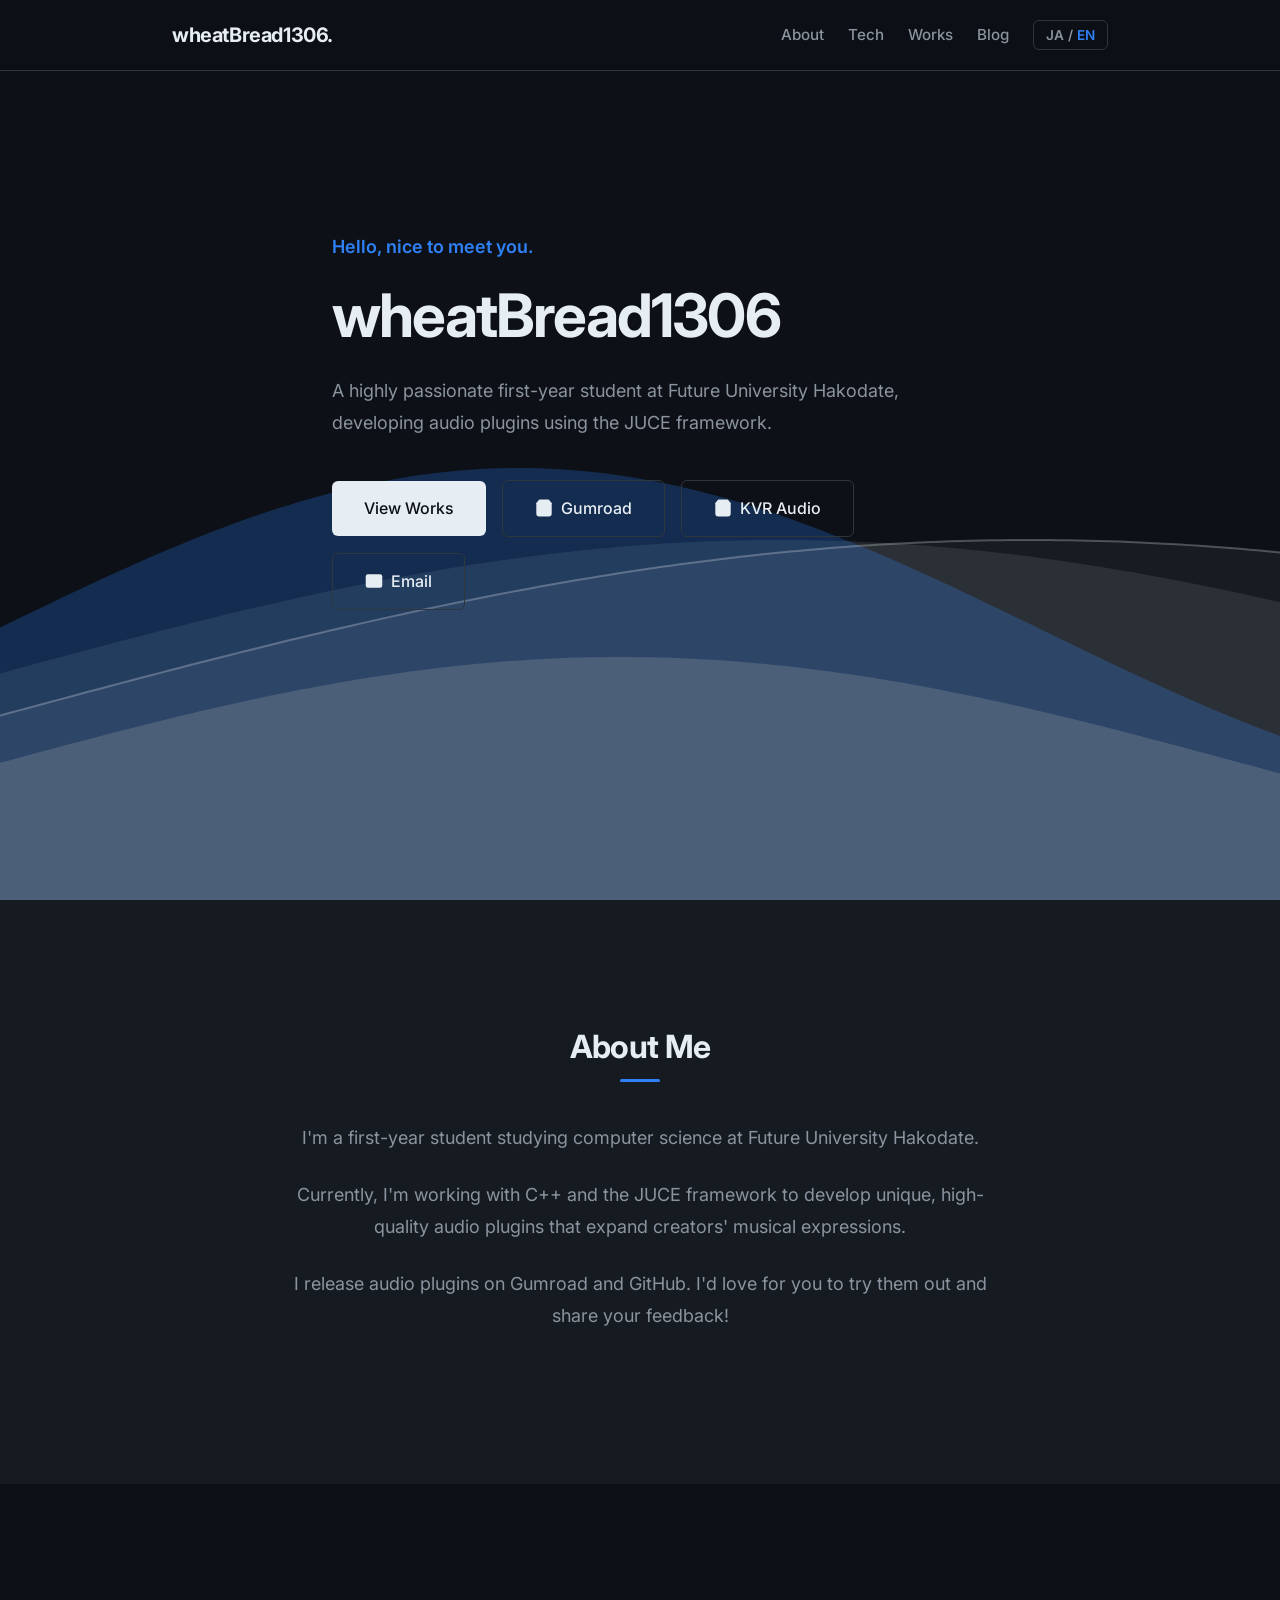
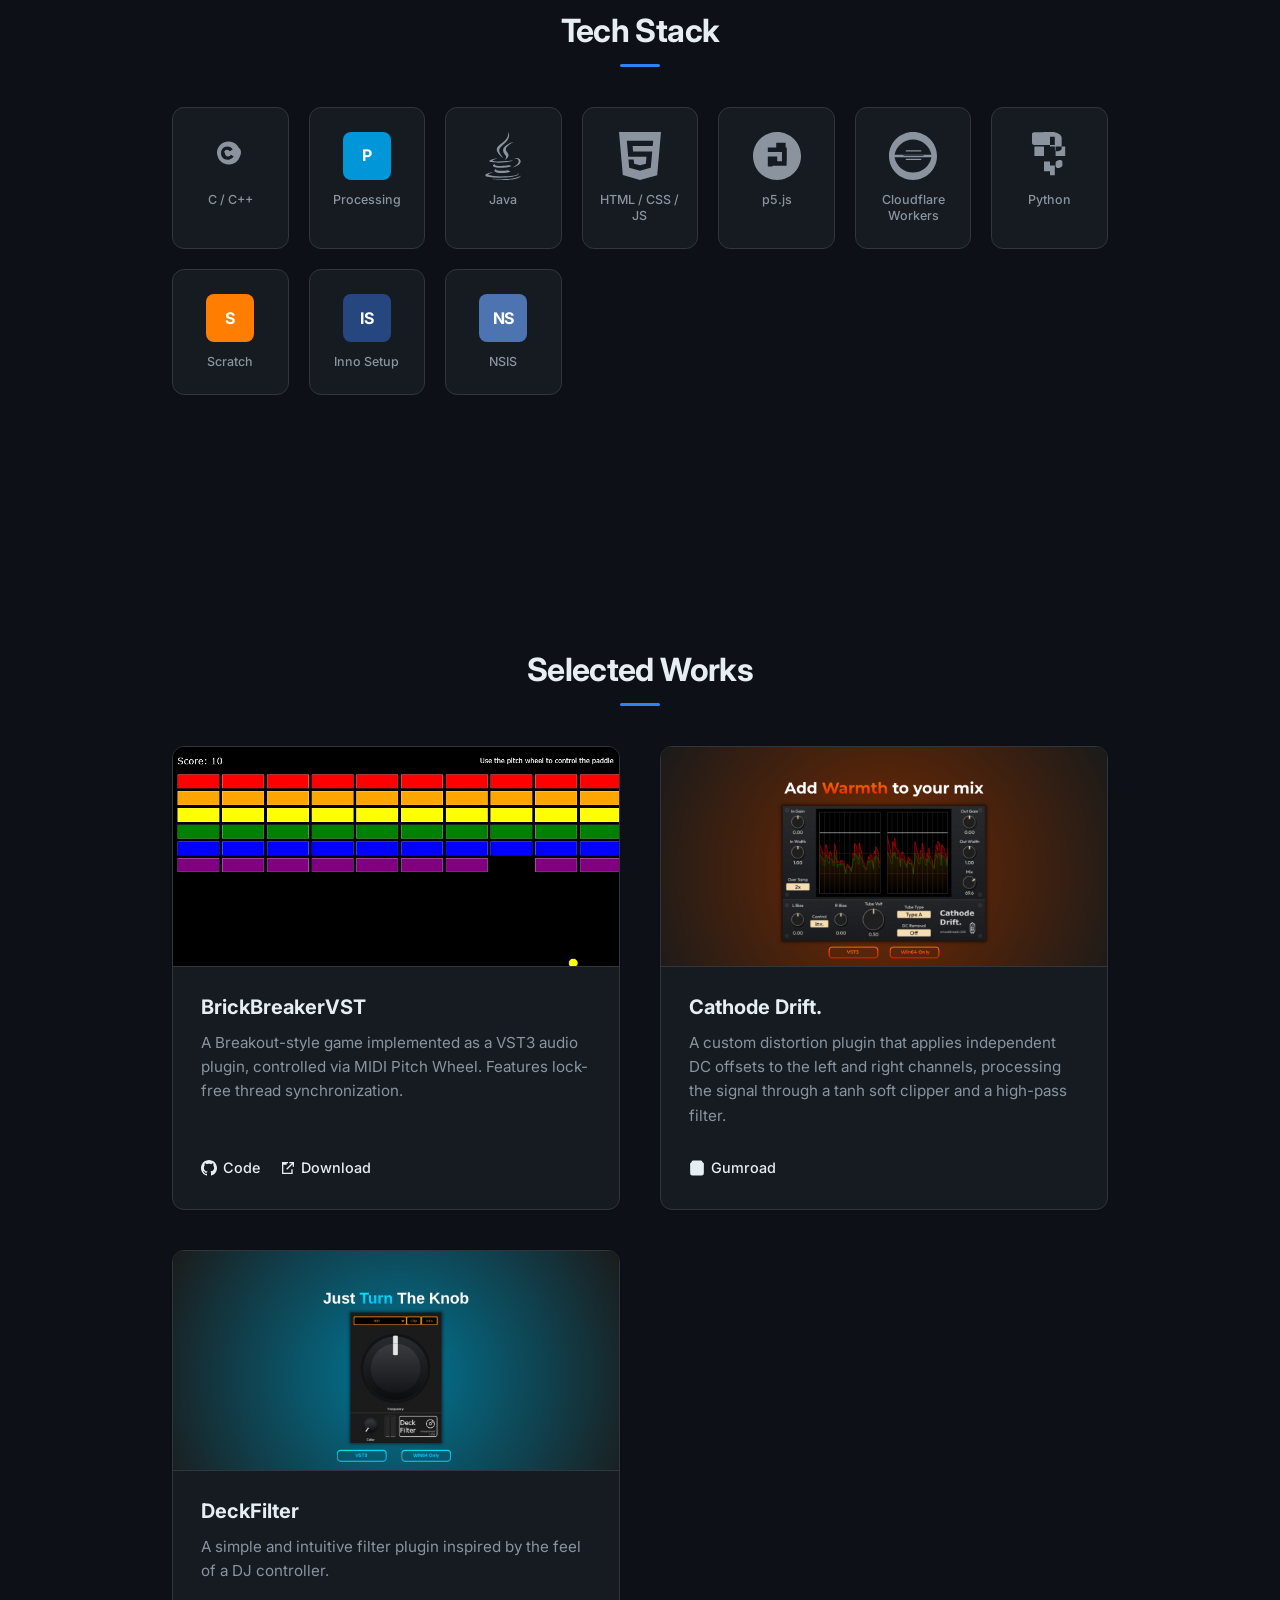
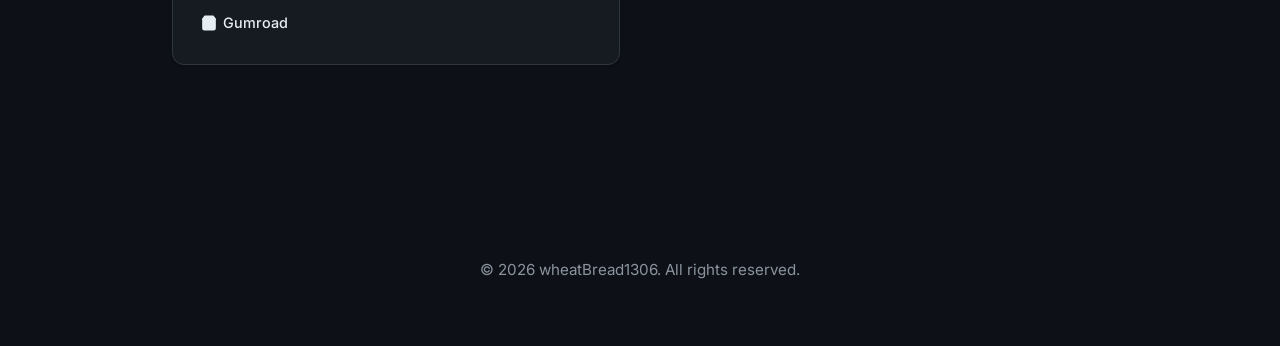
==== commit d8d3a756: "Merge BlogTest into nav-for-media Co-authored-by: wheatBread1306 <251946690+wheatBread1306@users.nor" ====
--- a/index.html
+++ b/index.html
@@ -40,6 +40,7 @@
               <a href="#about" class="tl" data-ja="アバウト" data-en="About">About</a>
               <a href="#tech" class="tl" data-ja="技術" data-en="Tech">Tech</a>
               <a href="#works" class="tl" data-ja="ワークス" data-en="Works">Works</a>
+              <a href="blog/" class="tl" data-ja="ブログ" data-en="Blog">Blog</a>
             </div>
             <button class="lang-toggle" onclick="toggleLanguage()" aria-label="Toggle language">
               <span id="lang-ja">JA</span><span>/</span><span id="lang-en" class="active">EN</span>
@@ -57,7 +58,8 @@
       <div class="container hero-content">
         <span class="hero-greeting tl" data-ja="はじめまして" data-en="Hello, nice to meet you.">Hello, nice to meet
           you.</span>
-        <h1><a href="https://github.com/wheatBread1306" target="_blank" rel="noopener noreferrer" class="title-underline tl" data-ja="wheatBread1306" data-en="wheatBread1306">wheatBread1306</a></h1>
+        <h1><a href="https://github.com/wheatBread1306" target="_blank" rel="noopener noreferrer"
+            class="title-underline tl" data-ja="wheatBread1306" data-en="wheatBread1306">wheatBread1306</a></h1>
         <p class="tl" data-ja="はこだて未来大学の1年生。JUCEフレームワークを用いたオーディオプラグインの開発に情熱を注いでいます。"
           data-en="A highly passionate first-year student at Future University Hakodate, developing audio plugins using the JUCE framework.">
           A highly passionate first-year student at Future University Hakodate, developing audio plugins using the JUCE
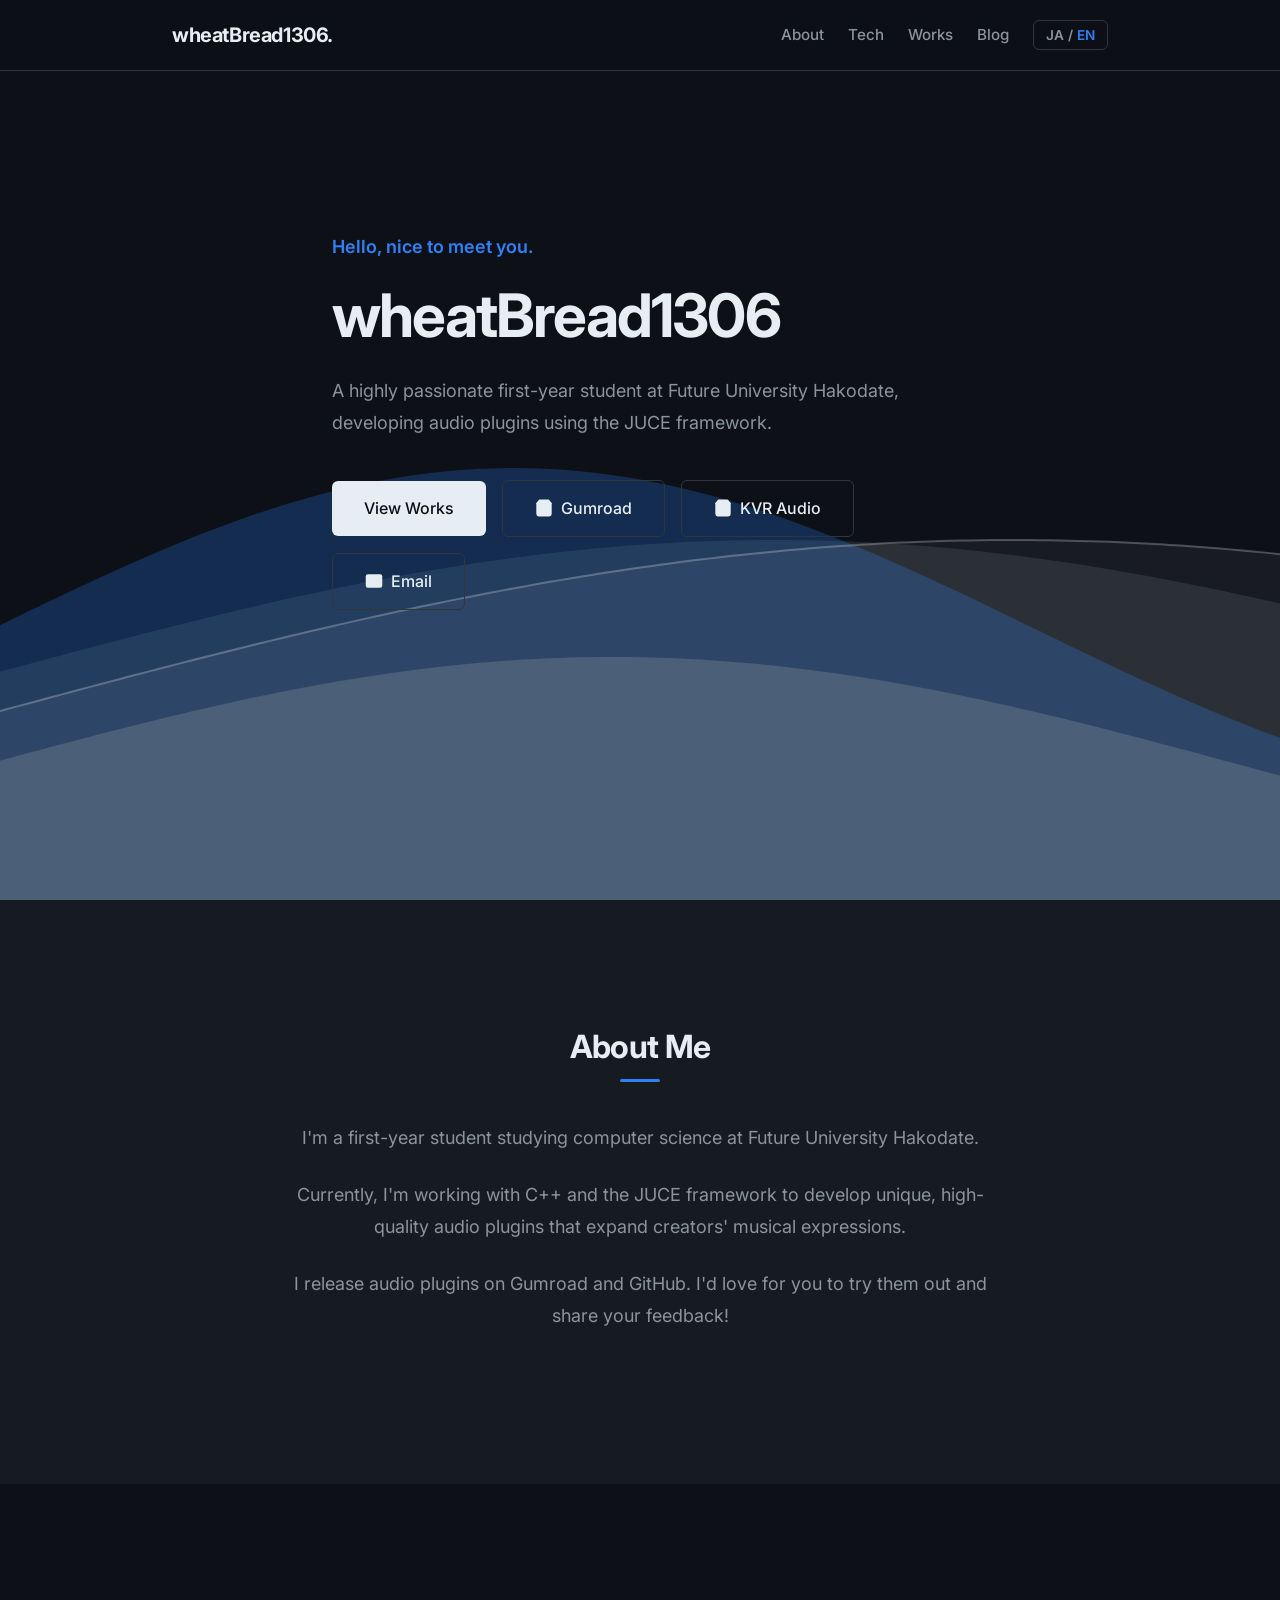
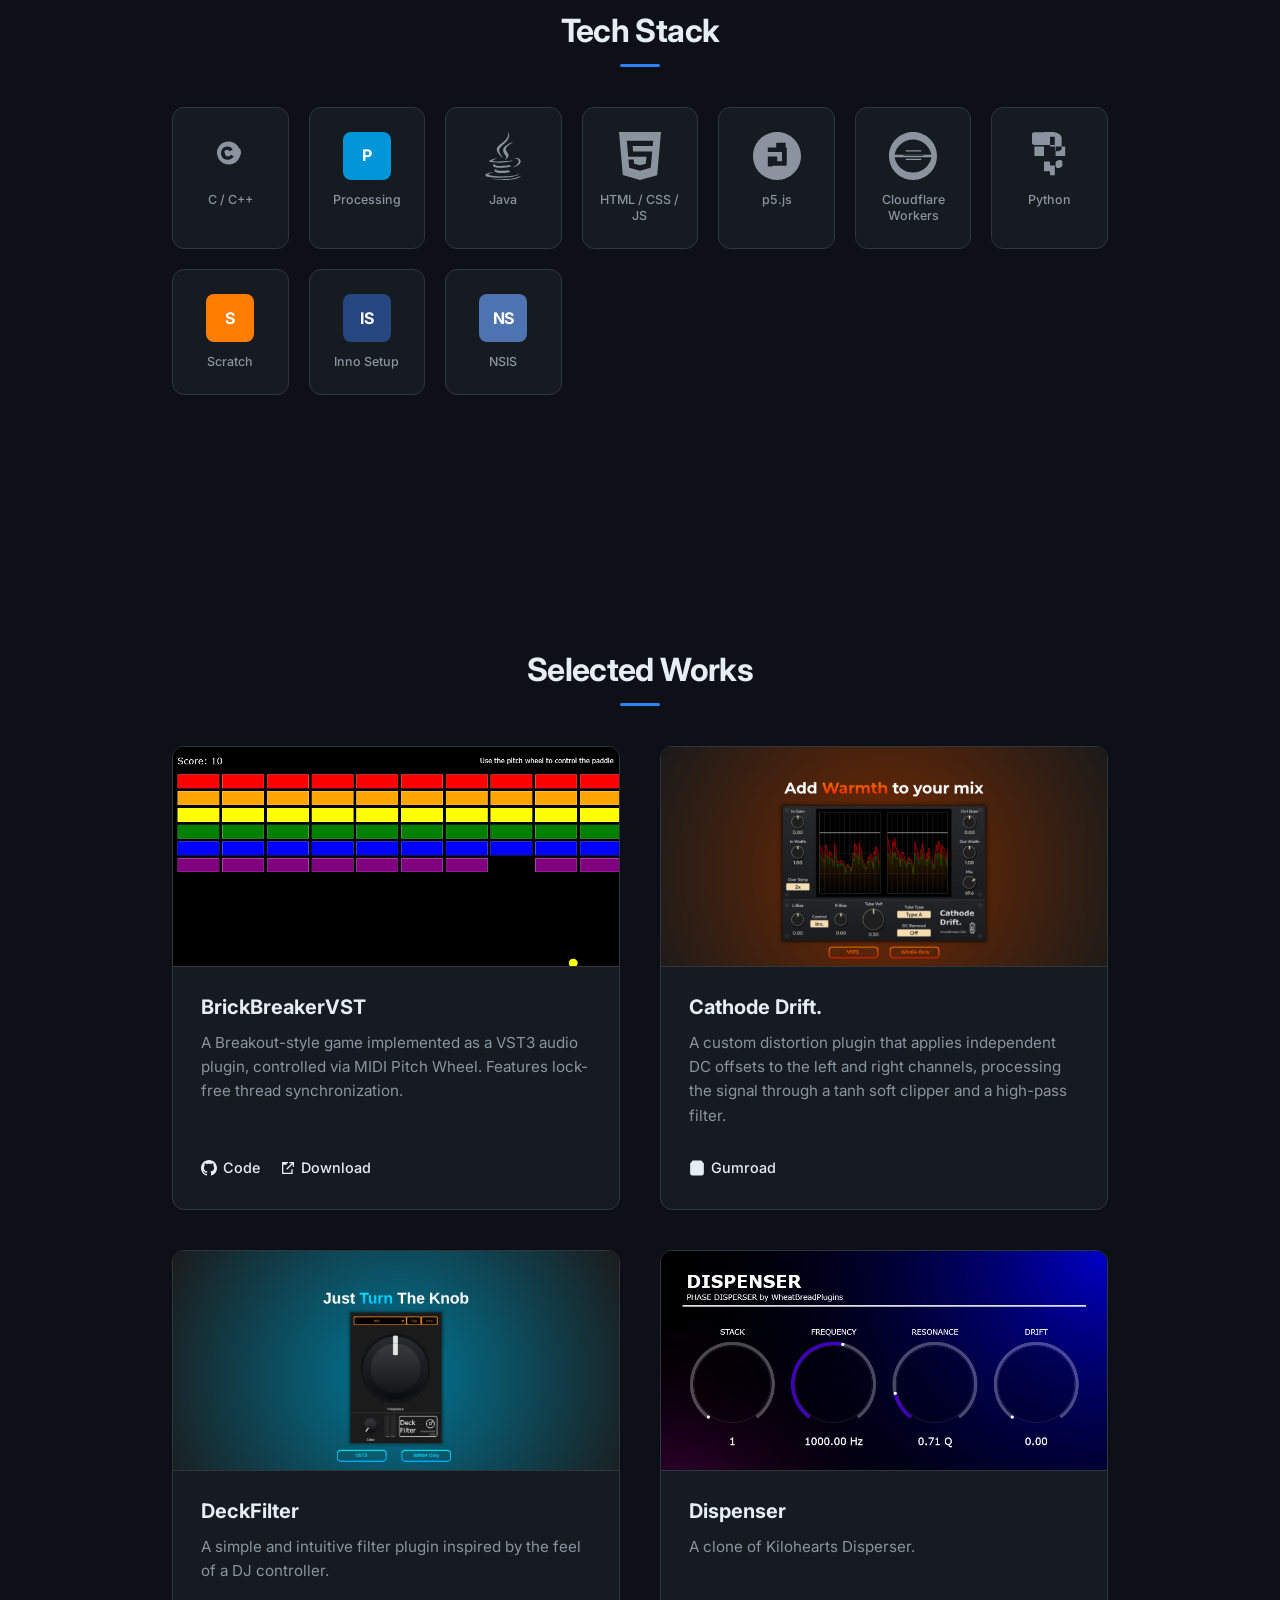
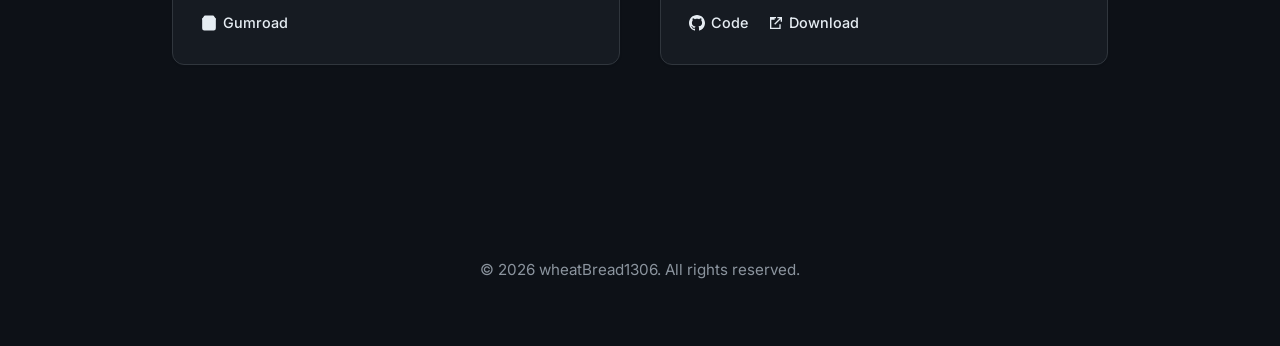
==== commit 11b5f754: "Add Project card" ====
--- a/index.html
+++ b/index.html
@@ -30,7 +30,8 @@
       <nav>
         <a href="#" class="logo">wheatBread1306.</a>
         <div class="nav-group">
-          <button class="menu-toggle" type="button" aria-label="Toggle menu" aria-controls="nav-menu" aria-expanded="false">
+          <button class="menu-toggle" type="button" aria-label="Toggle menu" aria-controls="nav-menu"
+            aria-expanded="false">
             <span class="bar"></span>
             <span class="bar"></span>
             <span class="bar"></span>
@@ -320,6 +321,37 @@
               </div>
             </div>
           </article>
+
+          <!-- Work Card 4 -->
+          <article class="card" onclick="window.location.href='works/Dispenser/index.html'" style="cursor: pointer;">
+            <img src="./assets/Dispenser.png" alt="Dispenser Thumbnail" class="card-img" width="600" height="400"
+              loading="lazy">
+            <div class="card-body">
+              <h3 class="card-title tl" data-ja="Dispenser" data-en="Dispenser">Dispenser</h3>
+              <p class="card-desc tl" data-ja="Kilohearts Disperserのクローンプラグイン。"
+                data-en="A clone of Kilohearts Disperser.">
+                A clone of Kilohearts Disperser.</p>
+              <div class="card-links">
+                <a href="https://github.com/wheatBread1306/Dispenser" class="card-link"
+                  aria-label="GitHub Repository" target="_blank" rel="noopener noreferrer"
+                  onclick="event.stopPropagation()">
+                  <svg viewBox="0 0 24 24">
+                    <path
+                      d="M12 0c-6.626 0-12 5.373-12 12 0 5.302 3.438 9.8 8.207 11.387.599.111.793-.261.793-.577v-2.234c-3.338.726-4.033-1.416-4.033-1.416-.546-1.387-1.333-1.756-1.333-1.756-1.089-.745.083-.729.083-.729 1.205.084 1.839 1.237 1.839 1.237 1.07 1.834 2.807 1.304 3.492.997.107-.775.418-1.305.762-1.604-2.665-.305-5.467-1.334-5.467-5.931 0-1.311.469-2.381 1.236-3.221-.124-.303-.535-1.524.117-3.176 0 0 1.008-.322 3.301 1.23.957-.266 1.983-.399 3.003-.404 1.02.005 2.047.138 3.006.404 2.291-1.552 3.297-1.23 3.297-1.23.653 1.653.242 2.874.118 3.176.77.84 1.235 1.911 1.235 3.221 0 4.609-2.807 5.624-5.479 5.921.43.372.823 1.102.823 2.222v3.293c0 .319.192.694.801.576 4.765-1.589 8.199-6.086 8.199-11.386 0-6.627-5.373-12-12-12z" />
+                  </svg>
+                  <span class="tl" data-ja="コード" data-en="Code">Code</span>
+                </a>
+                <a href="https://github.com/wheatBread1306/Dispenser/releases" class="card-link"
+                  aria-label="Releases" target="_blank" rel="noopener noreferrer" onclick="event.stopPropagation()">
+                  <svg viewBox="0 0 24 24">
+                    <path
+                      d="M14 3h7v7h-2V6.41l-8.29 8.3-1.42-1.42L17.59 5H14V3zM5 5h5v2H5v12h12v-5h2v7H3V3h9v2H5v14z" />
+                  </svg>
+                  <span class="tl" data-ja="ダウンロード" data-en="Download">Download</span>
+                </a>
+              </div>
+            </div>
+          </article>
         </div>
       </div>
     </section>
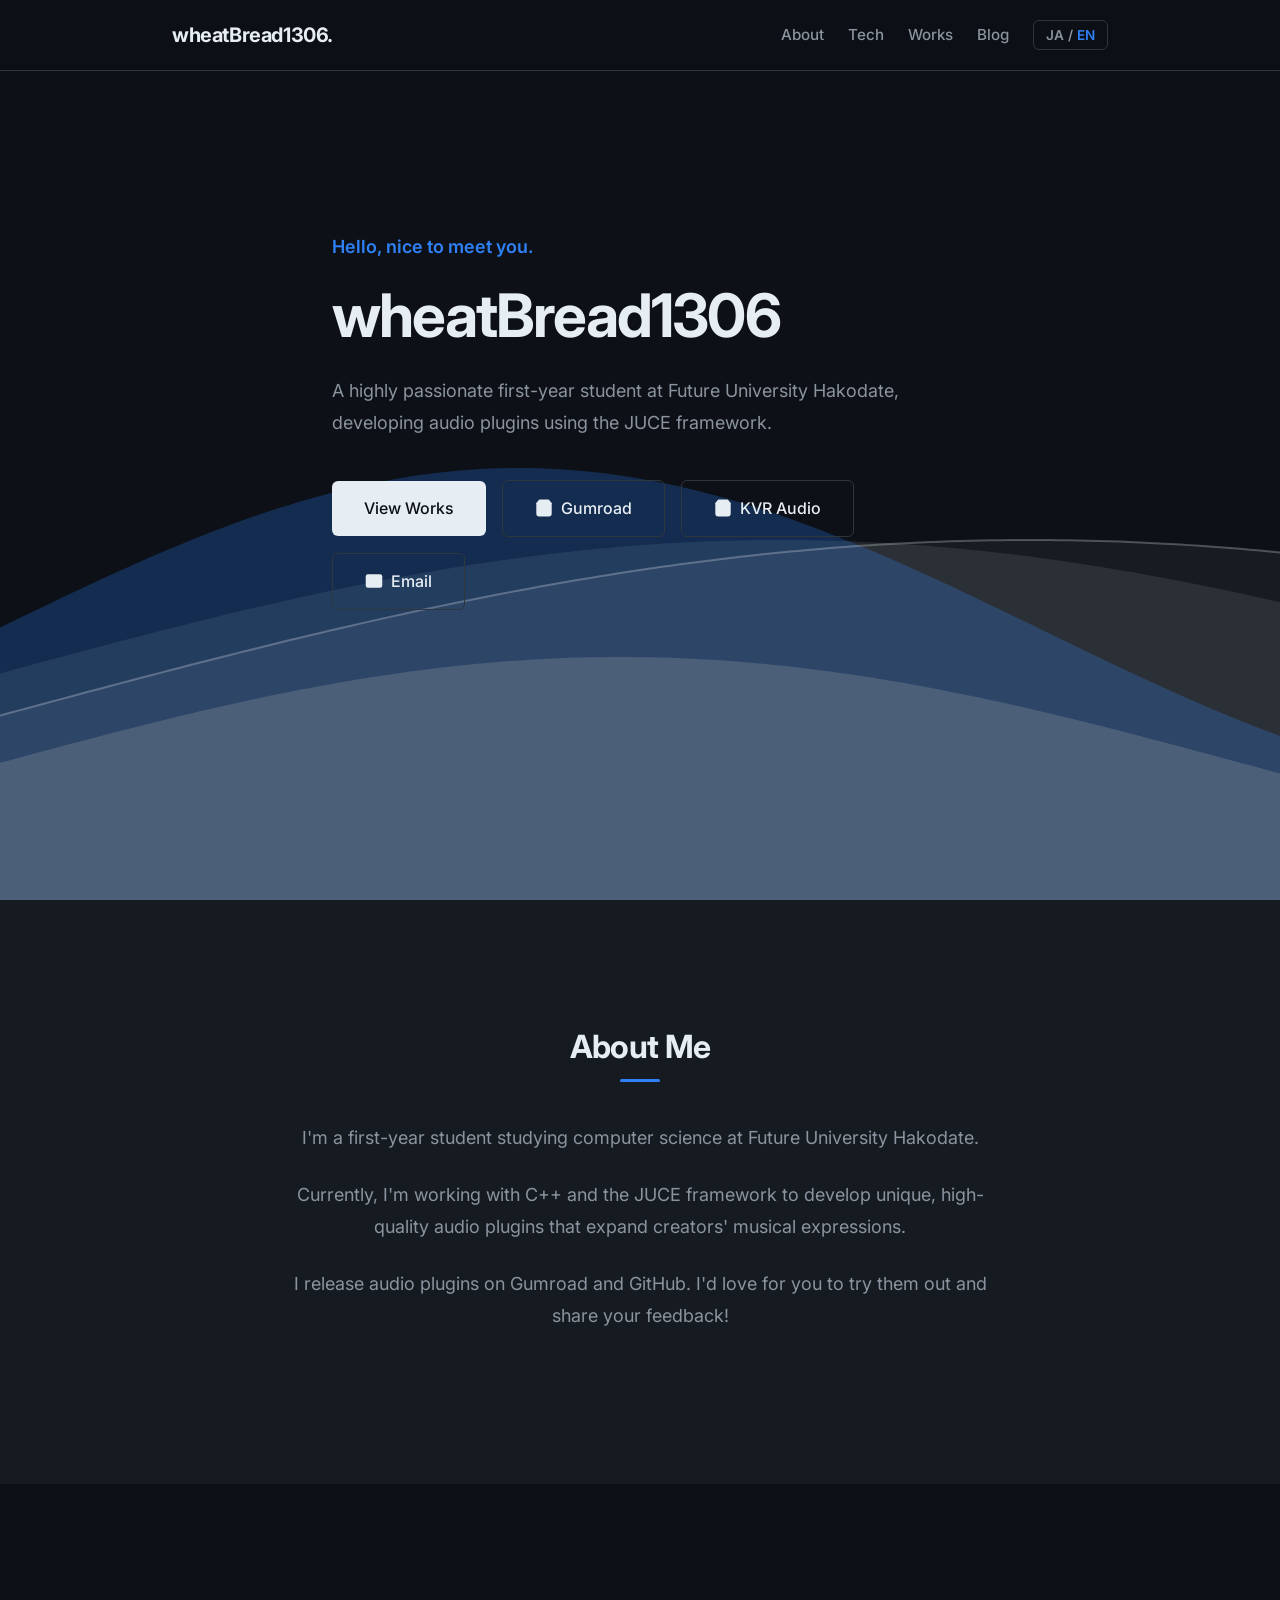
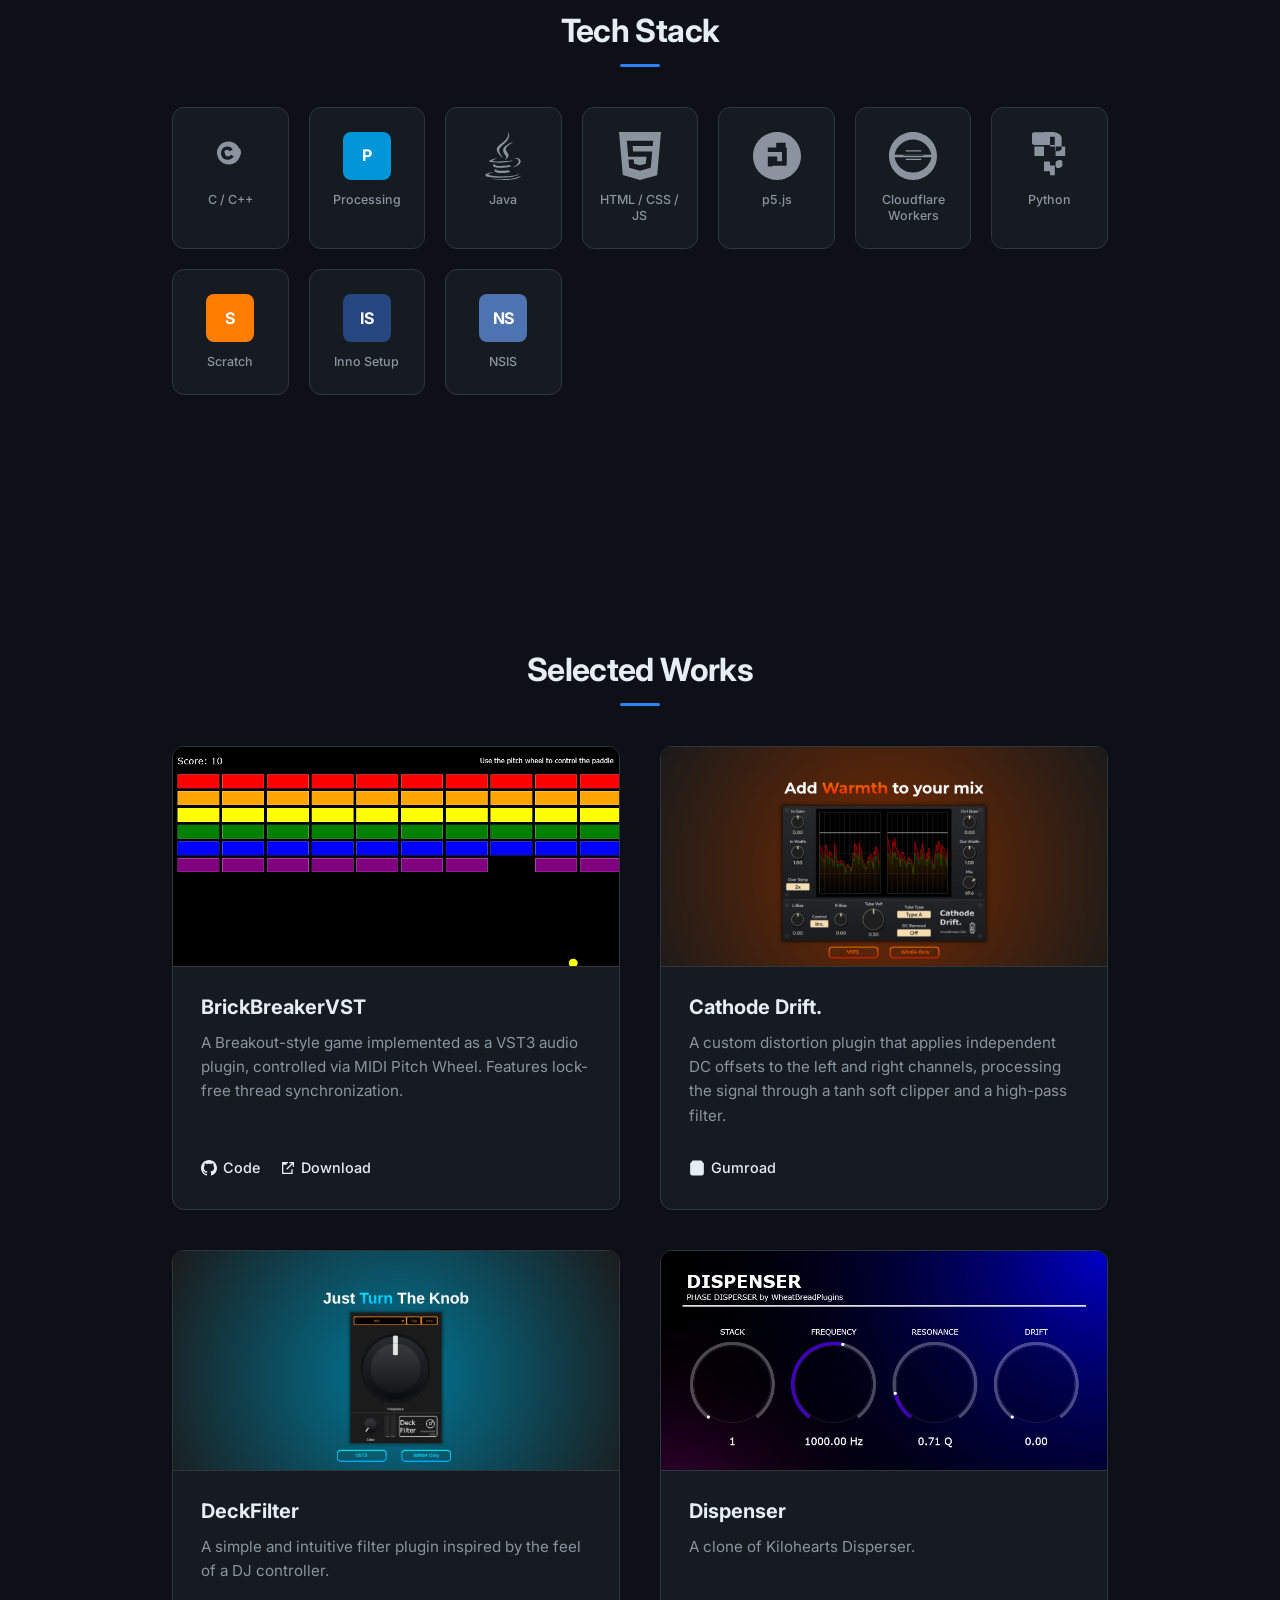
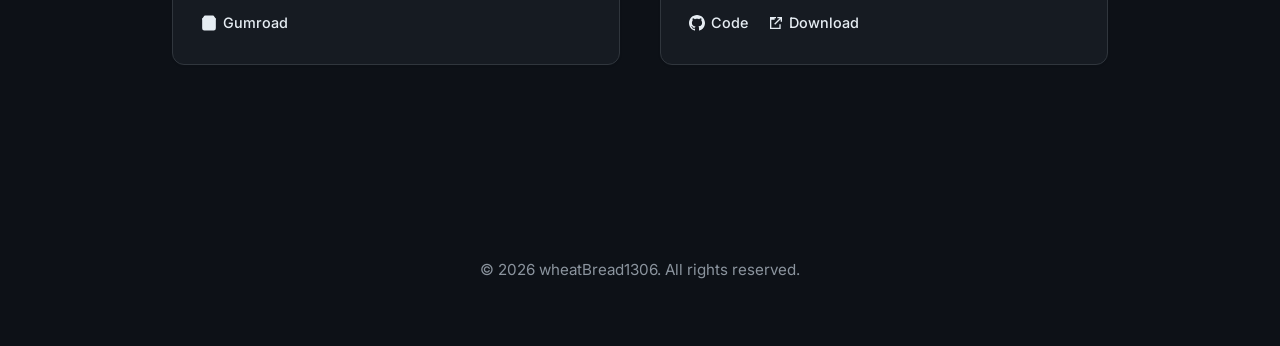
==== commit c8bc26f5: "Correct the wording of the sentence" ====
--- a/index.html
+++ b/index.html
@@ -61,7 +61,7 @@
           you.</span>
         <h1><a href="https://github.com/wheatBread1306" target="_blank" rel="noopener noreferrer"
             class="title-underline tl" data-ja="wheatBread1306" data-en="wheatBread1306">wheatBread1306</a></h1>
-        <p class="tl" data-ja="はこだて未来大学の1年生。JUCEフレームワークを用いたオーディオプラグインの開発に情熱を注いでいます。"
+        <p class="tl" data-ja="はこだて未来大学の1年生。JUCEフレームワークを用いたオーディオプラグインの開発をしています。"
           data-en="A highly passionate first-year student at Future University Hakodate, developing audio plugins using the JUCE framework.">
           A highly passionate first-year student at Future University Hakodate, developing audio plugins using the JUCE
           framework.</p>
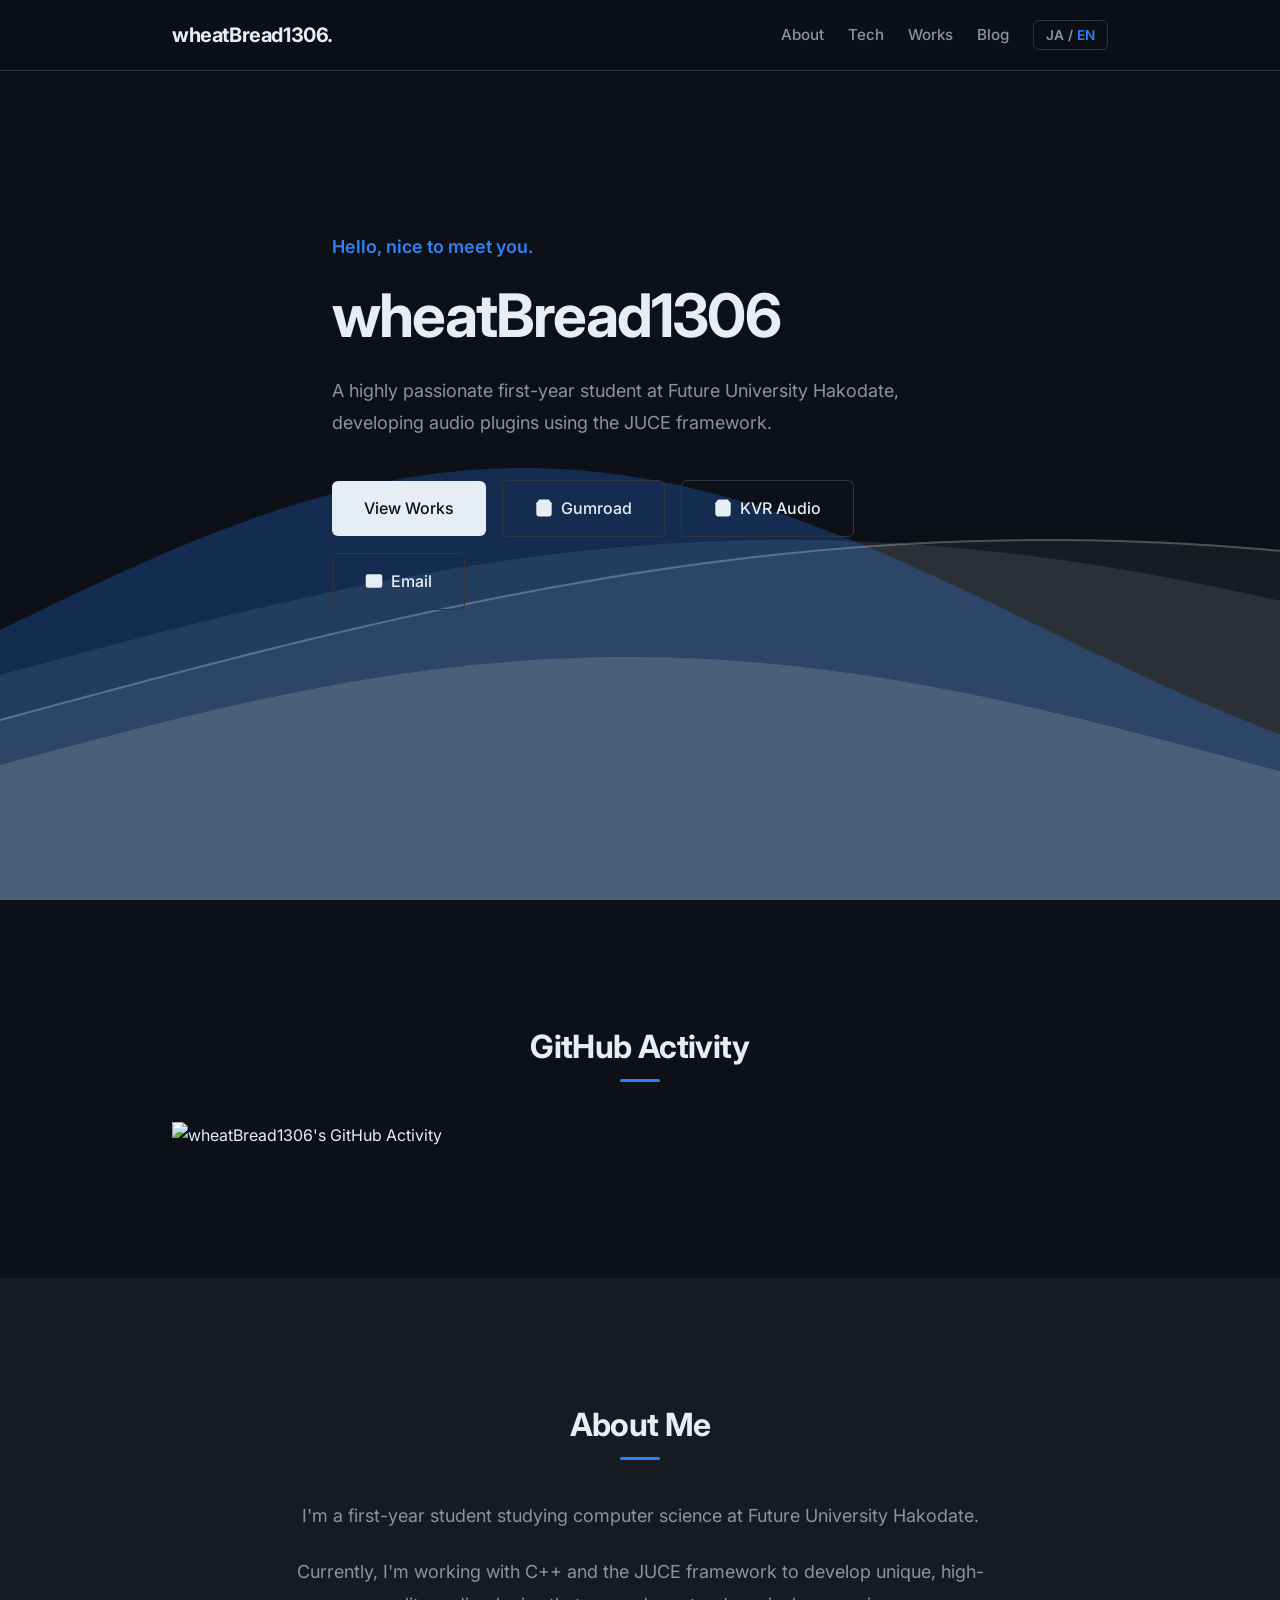
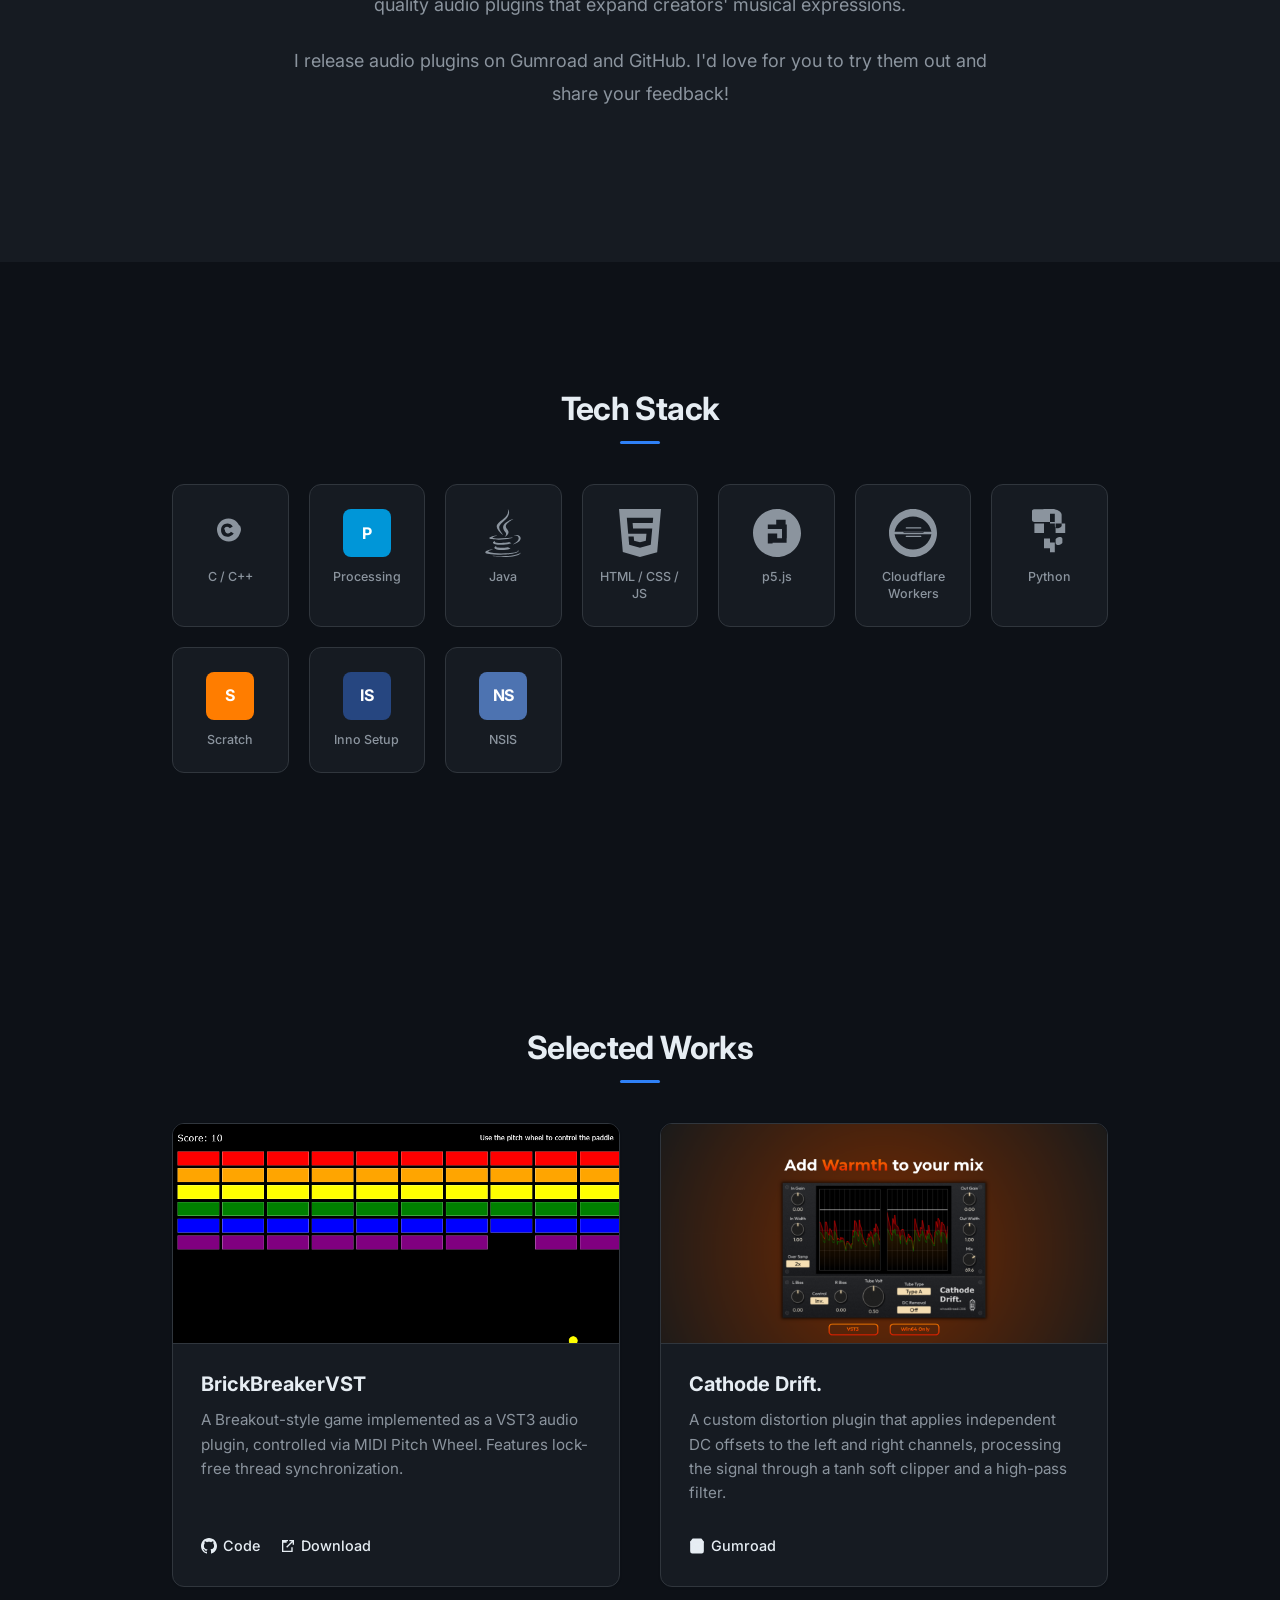
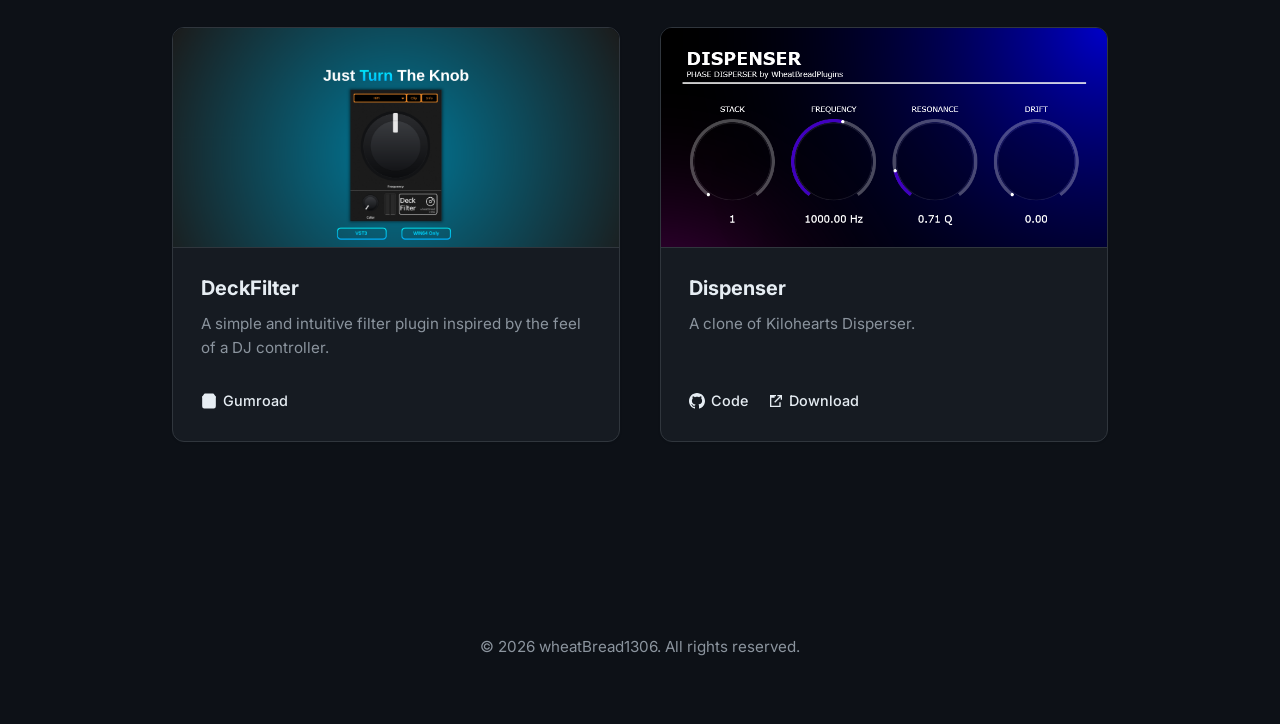
==== commit 48f6f5d5: "Add activity graph" ====
--- a/index.html
+++ b/index.html
@@ -98,6 +98,15 @@
       </div>
     </section>
 
+    <section id="activity" class="activity">
+      <div class="container">
+        <h2 class="section-title tl" data-ja="アクティビティ" data-en="GitHub Activity">GitHub Activity</h2>
+        <div class="activity-graph">
+          <img src="./assets/github-chart.svg" alt="wheatBread1306's GitHub Activity" loading="lazy">
+        </div>
+      </div>
+    </section>
+
     <!-- About Section -->
     <section id="about" class="about">
       <div class="container">
@@ -332,17 +341,16 @@
                 data-en="A clone of Kilohearts Disperser.">
                 A clone of Kilohearts Disperser.</p>
               <div class="card-links">
-                <a href="https://github.com/wheatBread1306/Dispenser" class="card-link"
-                  aria-label="GitHub Repository" target="_blank" rel="noopener noreferrer"
-                  onclick="event.stopPropagation()">
+                <a href="https://github.com/wheatBread1306/Dispenser" class="card-link" aria-label="GitHub Repository"
+                  target="_blank" rel="noopener noreferrer" onclick="event.stopPropagation()">
                   <svg viewBox="0 0 24 24">
                     <path
                       d="M12 0c-6.626 0-12 5.373-12 12 0 5.302 3.438 9.8 8.207 11.387.599.111.793-.261.793-.577v-2.234c-3.338.726-4.033-1.416-4.033-1.416-.546-1.387-1.333-1.756-1.333-1.756-1.089-.745.083-.729.083-.729 1.205.084 1.839 1.237 1.839 1.237 1.07 1.834 2.807 1.304 3.492.997.107-.775.418-1.305.762-1.604-2.665-.305-5.467-1.334-5.467-5.931 0-1.311.469-2.381 1.236-3.221-.124-.303-.535-1.524.117-3.176 0 0 1.008-.322 3.301 1.23.957-.266 1.983-.399 3.003-.404 1.02.005 2.047.138 3.006.404 2.291-1.552 3.297-1.23 3.297-1.23.653 1.653.242 2.874.118 3.176.77.84 1.235 1.911 1.235 3.221 0 4.609-2.807 5.624-5.479 5.921.43.372.823 1.102.823 2.222v3.293c0 .319.192.694.801.576 4.765-1.589 8.199-6.086 8.199-11.386 0-6.627-5.373-12-12-12z" />
                   </svg>
                   <span class="tl" data-ja="コード" data-en="Code">Code</span>
                 </a>
-                <a href="https://github.com/wheatBread1306/Dispenser/releases" class="card-link"
-                  aria-label="Releases" target="_blank" rel="noopener noreferrer" onclick="event.stopPropagation()">
+                <a href="https://github.com/wheatBread1306/Dispenser/releases" class="card-link" aria-label="Releases"
+                  target="_blank" rel="noopener noreferrer" onclick="event.stopPropagation()">
                   <svg viewBox="0 0 24 24">
                     <path
                       d="M14 3h7v7h-2V6.41l-8.29 8.3-1.42-1.42L17.59 5H14V3zM5 5h5v2H5v12h12v-5h2v7H3V3h9v2H5v14z" />
